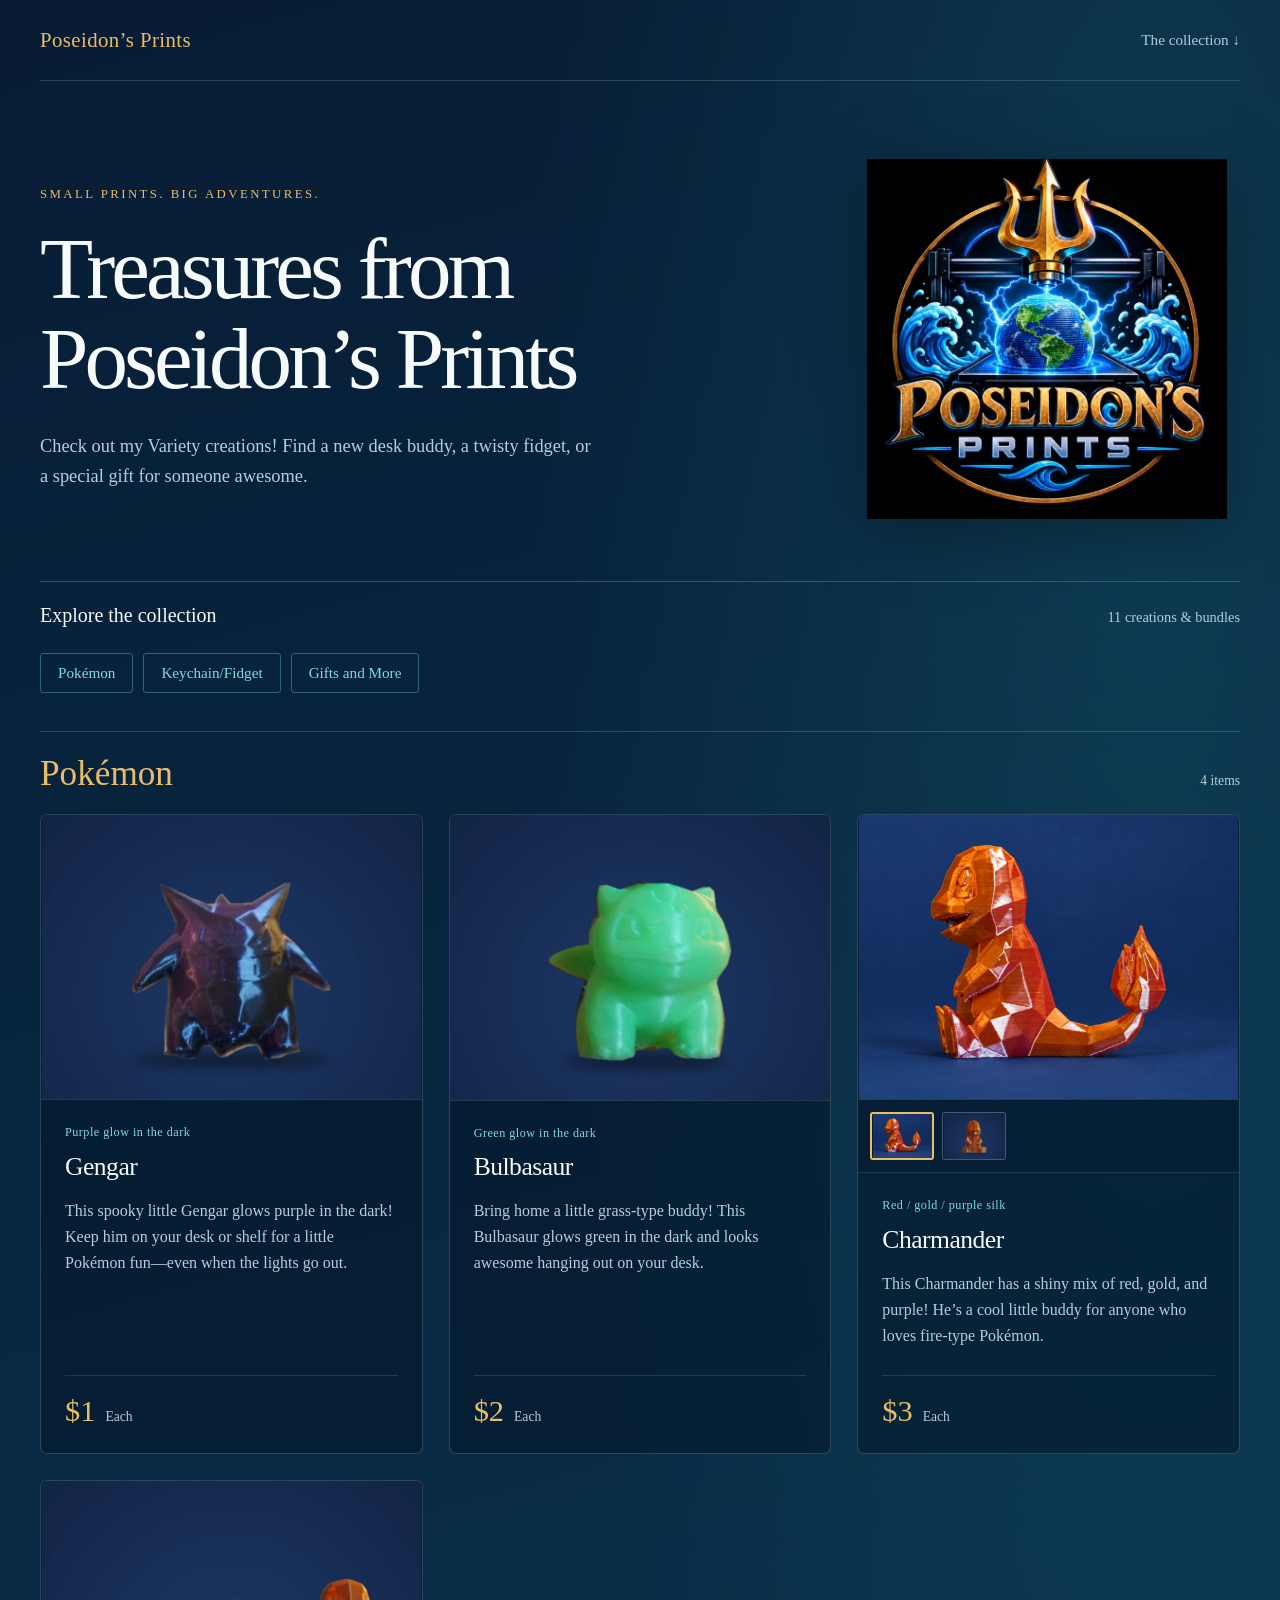
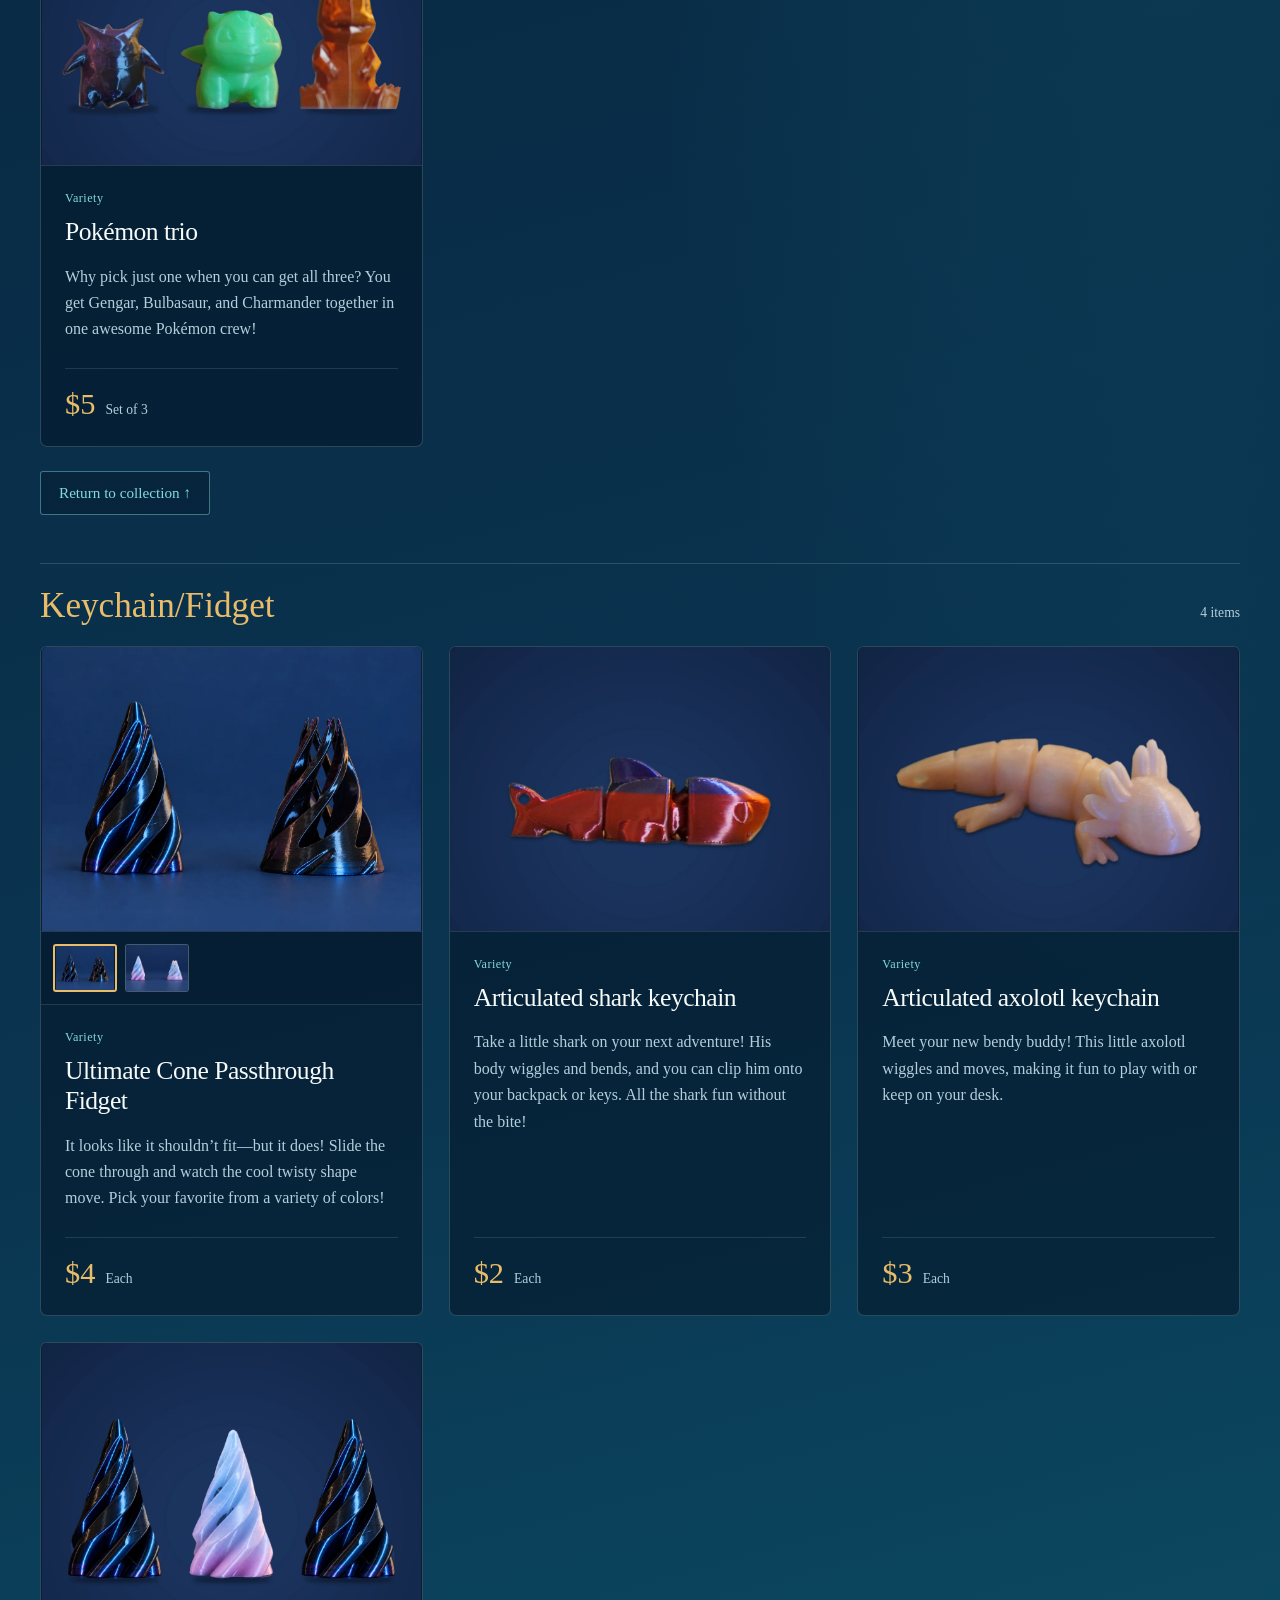
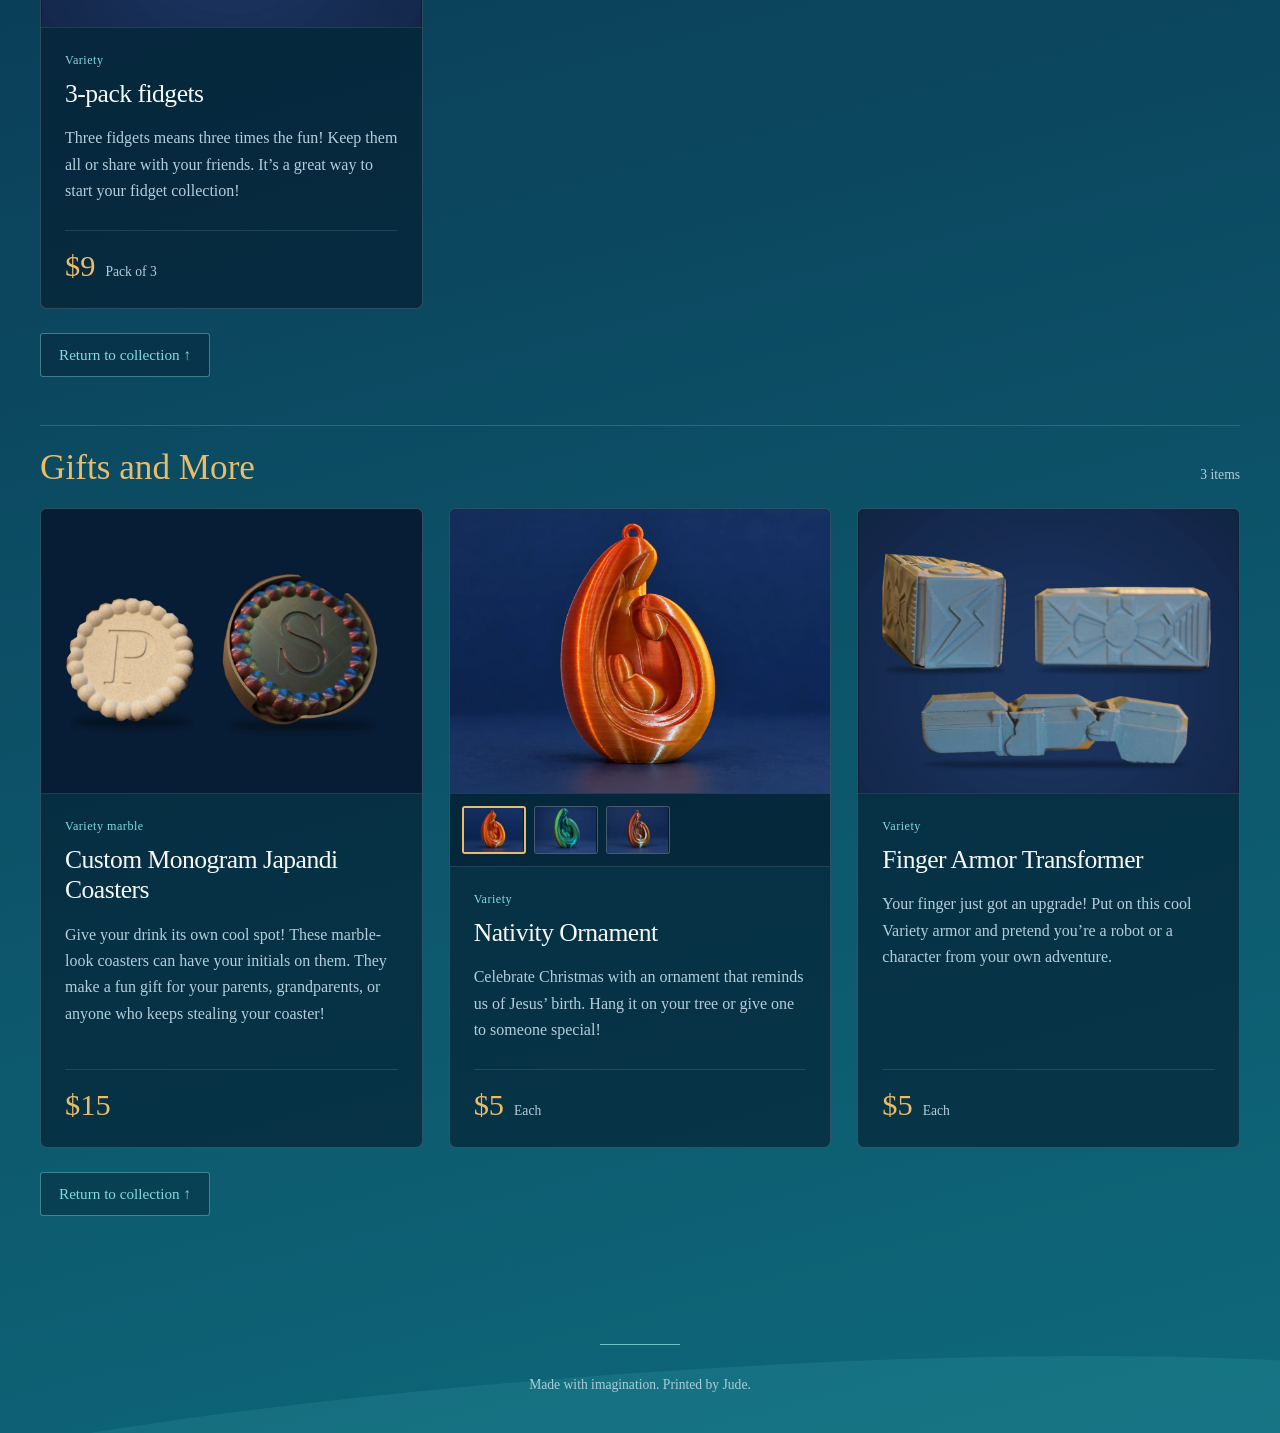
==== index.html @ d9f13d30 "Remove period from hero heading" ====
<!doctype html>
<html lang="en">
<head>
  <meta charset="utf-8">
  <meta name="viewport" content="width=device-width, initial-scale=1">
  <meta name="theme-color" content="#071c34">
  <meta name="description" content="Explore Poseidon’s Prints: Variety figures, fidgets, personalized coasters, ornaments, and keychains.">
  <title>Our Collection | Poseidon’s Prints</title>
  <style>
    :root { color-scheme: dark; --navy:#071c34; --cream:#f6faf9; --silver:#b4cedb; --aqua:#82dadd; --gold:#e9bc69; }
    *,*::before,*::after { box-sizing:border-box; }
    html { scroll-behavior:smooth; }
    body { margin:0; color:var(--cream); background:radial-gradient(ellipse at 90% 8%,rgba(32,144,161,.22),transparent 38%),linear-gradient(165deg,#071c34 0%,#0a3551 56%,#0e697a 100%); font-family:Georgia,'Times New Roman',serif; }
    a { color:inherit; }
    .wrap { width:min(1200px,calc(100% - 64px)); margin-inline:auto; }
    header { display:flex; align-items:center; justify-content:space-between; gap:24px; padding-block:28px; border-bottom:1px solid rgba(180,206,219,.2); }
    .brand { font-size:1.3rem; text-decoration:none; color:var(--gold); letter-spacing:.02em; }
    .nav { text-decoration:none; color:var(--silver); font-size:.95rem; }
    .nav:hover { color:var(--cream); }
    .hero { padding:78px 0 62px; display:grid; grid-template-columns:minmax(0,2fr) minmax(0,1fr); align-items:center; gap:42px; }
    .hero-copy { min-width:0; }
    .eyebrow { margin:0 0 22px; color:var(--gold); font-size:.8rem; letter-spacing:.19em; text-transform:uppercase; }
    h1 { margin:0; max-width:17ch; font-size:clamp(3.1rem,6.8vw,6rem); font-weight:400; line-height:1.04; letter-spacing:-.045em; text-wrap:balance; }
    .intro { margin:26px 0 0; max-width:560px; font-size:1.15rem; line-height:1.65; color:var(--silver); }
    .collection-top { display:flex; justify-content:space-between; align-items:baseline; gap:16px; padding:22px 0; border-top:1px solid rgba(180,206,219,.25); }
    .collection-top h2 { margin:0; font-size:1.25rem; font-weight:400; }
    .collection-top p { margin:0; color:var(--silver); font-size:.9rem; }
    .category-nav { display:flex; flex-wrap:wrap; gap:10px; margin:4px 0 38px; }
    .category-nav a { padding:10px 17px; border:1px solid rgba(130,218,221,.35); border-radius:3px; color:var(--aqua); text-decoration:none; font-size:.95rem; }
    .category-nav a:hover { color:var(--gold); border-color:var(--gold); }
    .return-collection { display:inline-flex; align-items:center; justify-content:center; min-height:44px; margin-top:24px; padding:11px 18px; border:1px solid rgba(130,218,221,.45); border-radius:3px; color:var(--aqua); background:rgba(4,24,43,.4); text-decoration:none; font-size:.95rem; }
    .return-collection:hover { color:var(--gold); border-color:var(--gold); }
    .return-collection:focus-visible { outline:2px solid var(--gold); outline-offset:4px; }
    .category-section { margin-bottom:48px; scroll-margin-top:24px; }
    .category-heading { display:flex; align-items:baseline; justify-content:space-between; gap:16px; margin-bottom:20px; padding-top:22px; border-top:1px solid rgba(180,206,219,.2); }
    .category-heading h2 { margin:0; color:var(--gold); font-size:clamp(1.7rem,3vw,2.2rem); font-weight:400; }
    .category-heading span { color:var(--silver); font-size:.85rem; }
    .grid { display:grid; grid-template-columns:repeat(3,minmax(0,1fr)); gap:26px; }
    .product { min-width:0; display:flex; flex-direction:column; border:1px solid rgba(180,206,219,.22); background:rgba(4,24,43,.6); border-radius:7px; overflow:hidden; }
    .product-photo { aspect-ratio:4/3; position:relative; display:grid; place-items:center; background:radial-gradient(ellipse at 50% 100%,rgba(33,124,149,.24),transparent 70%),#081f35; border-bottom:1px solid rgba(180,206,219,.16); }
    .product-photo>div { display:flex; flex-direction:column; align-items:center; gap:13px; color:var(--silver); opacity:.78; }
    .product-photo svg { width:44px; height:44px; color:var(--aqua); }
    .product-photo span { font-size:.9rem; }
    .badge { position:absolute; top:16px; left:16px; padding:6px 11px; border:1px solid rgba(233,188,105,.5); border-radius:2px; color:var(--gold); font-size:.72rem!important; letter-spacing:.08em; text-transform:uppercase; }
    .product-image { display:block; width:100%; height:100%; min-height:0; object-fit:contain; }
    .product-photo:has(.product-image) { overflow:hidden; }
    .photo-options { display:flex; gap:8px; padding:12px; background:rgba(4,24,43,.35); border-bottom:1px solid rgba(180,206,219,.16); }
    .photo-option { width:64px; height:48px; padding:0; overflow:hidden; border:1px solid rgba(180,206,219,.35); border-radius:3px; background:var(--navy); cursor:pointer; }
    .photo-option img { display:block; width:100%; height:100%; object-fit:contain; }
    .photo-option[aria-pressed="true"] { border:2px solid var(--gold); }
    .photo-option:focus-visible { outline:2px solid var(--aqua); outline-offset:3px; }
    .product-copy { display:flex; flex-direction:column; flex:1; padding:24px; }
    .finish { margin:0 0 10px; font-size:.76rem; line-height:1.4; color:var(--aqua); letter-spacing:.04em; }
    .product h3 { margin:0; font-weight:400; font-size:1.6rem; line-height:1.18; letter-spacing:-.02em; }
    .description { margin:16px 0 25px; color:var(--silver); font-size:1rem; line-height:1.65; }
    .price-line { margin-top:auto; display:flex; align-items:baseline; gap:10px; padding-top:18px; border-top:1px solid rgba(180,206,219,.15); }
    .price { color:var(--gold); font-size:1.9rem; }
    .unit { color:var(--silver); font-size:.85rem; }
    .pending { color:var(--gold); font-size:1rem; line-height:2.1; }
    footer { position:relative; text-align:center; padding:80px 24px 40px; overflow:hidden; }
    footer::before { content:''; position:absolute; width:140%; height:210px; left:-20%; bottom:-150px; background:rgba(87,202,204,.12); border-radius:50% 50% 0 0; transform:rotate(-4deg); pointer-events:none; }
    .rule { width:80px; height:1px; margin:0 auto 32px; background:var(--aqua); opacity:.8; }
    .logo { display:block; width:100%; max-width:360px; height:auto; margin:auto; filter:drop-shadow(0 16px 35px rgba(0,0,0,.32)); }
    footer p { margin:24px 0 0; color:var(--silver); font-size:.85rem; }
    a:focus-visible { outline:2px solid var(--gold); outline-offset:6px; }
    @media(max-width:900px) { .hero { grid-template-columns:1fr; gap:32px; } .logo { width:min(65vw,300px); } .grid { grid-template-columns:repeat(2,minmax(0,1fr)); } }
    @media(max-width:580px) { .wrap { width:calc(100% - 36px); } header { padding-block:22px; } .brand { font-size:1.1rem; } .hero { padding:54px 0 44px; } .intro { font-size:1.05rem; } .grid { grid-template-columns:1fr; gap:22px; } .product-copy { padding:23px; } .collection-top { align-items:center; } .collection-top h2 { font-size:1.1rem; } .collection-top p { font-size:.8rem; } footer { padding-top:60px; } }
    @media(prefers-reduced-motion:reduce) { html { scroll-behavior:auto; } }
  </style>
</head>
<body>
  <header class="wrap"><a class="brand" href="#top">Poseidon’s Prints</a><a class="nav" href="#collection">The collection ↓</a></header>
  <main id="top" class="wrap">
    <section class="hero" aria-labelledby="heading">
      <div class="hero-copy">
      <p class="eyebrow">Small prints. Big adventures.</p>
      <h1 id="heading">Treasures from<br>Poseidon’s Prints</h1>
      <p class="intro">Check out my Variety creations! Find a new desk buddy, a twisty fidget, or a special gift for someone awesome.</p>
      </div>
      <img class="logo" src="assets/poseidons-prints-logo.webp" alt="Poseidon’s Prints logo" width="760" height="760">
    </section>
    <section id="collection" aria-labelledby="collection-heading">
      <div class="collection-top"><h2 id="collection-heading">Explore the collection</h2><p>11 creations &amp; bundles</p></div>
      <nav class="category-nav" aria-label="Product categories"><a href="#pokemon">Pokémon</a><a href="#keychain-fidget">Keychain/Fidget</a><a href="#gifts">Gifts and More</a></nav>
      <section class="category-section" id="pokemon" aria-labelledby="pokemon-heading">
        <div class="category-heading"><h2 id="pokemon-heading">Pokémon</h2><span>4 items</span></div>
        <div class="grid">
<article class="product" id="item-1">
        <div class="product-gallery"><div class="product-photo"><img class="product-image" src="assets/products/gengar-website.webp" alt="Purple Gengar figurine" width="1200" height="900" loading="lazy" decoding="async"></div></div>
        <div class="product-copy">
          <p class="finish">Purple glow in the dark</p>
          <h3>Gengar</h3>
          <p class="description">This spooky little Gengar glows purple in the dark! Keep him on your desk or shelf for a little Pokémon fun—even when the lights go out.</p>
          <div class="price-line"><span class="price">$1</span><span class="unit">Each</span></div>
        </div>
      </article>
<article class="product" id="item-2">
        <div class="product-gallery"><div class="product-photo"><img class="product-image" src="assets/products/bulbasaur-website.webp" alt="Green Bulbasaur figurine on a navy background" width="1200" height="900" loading="lazy" decoding="async"></div></div>

        <div class="product-copy">
          <p class="finish">Green glow in the dark</p>
          <h3>Bulbasaur</h3>
          <p class="description">Bring home a little grass-type buddy! This Bulbasaur glows green in the dark and looks awesome hanging out on your desk.</p>
          <div class="price-line"><span class="price">$2</span><span class="unit">Each</span></div>
        </div>
      </article>
<article class="product" id="item-3">
        <div class="product-gallery"><div class="product-photo"><img class="product-image" src="assets/products/charmander-side.webp" alt="Charmander side view" width="1200" height="900" loading="lazy" decoding="async"></div><div class="photo-options" role="group" aria-label="Choose a product photo"><button type="button" class="photo-option" aria-label="Show Charmander side view" aria-pressed="true" data-photo="assets/products/charmander-side.webp" data-alt="Charmander side view" data-height="900"><img src="assets/products/charmander-side.webp" alt="" width="1200" height="900" loading="lazy"></button><button type="button" class="photo-option" aria-label="Show Charmander front view" aria-pressed="false" data-photo="assets/products/charmander-website.webp" data-alt="Charmander front view" data-height="900"><img src="assets/products/charmander-website.webp" alt="" width="1200" height="900" loading="lazy"></button></div></div>
        <div class="product-copy">
          <p class="finish">Red / gold / purple silk</p>
          <h3>Charmander</h3>
          <p class="description">This Charmander has a shiny mix of red, gold, and purple! He’s a cool little buddy for anyone who loves fire-type Pokémon.</p>
          <div class="price-line"><span class="price">$3</span><span class="unit">Each</span></div>
        </div>
      </article>
<article class="product" id="item-4">
        <div class="product-gallery"><div class="product-photo"><img class="product-image" src="assets/products/pokemon-trio.webp" alt="Gengar, Bulbasaur, and Charmander Pokémon trio on a navy background" width="1200" height="900" loading="lazy" decoding="async"></div></div>

        <div class="product-copy">
          <p class="finish">Variety</p>
          <h3>Pokémon trio</h3>
          <p class="description">Why pick just one when you can get all three? You get Gengar, Bulbasaur, and Charmander together in one awesome Pokémon crew!</p>
          <div class="price-line"><span class="price">$5</span><span class="unit">Set of 3</span></div>
        </div>
      </article>
        </div>
        <a class="return-collection" href="#collection">Return to collection ↑</a>
      </section>
      <section class="category-section" id="keychain-fidget" aria-labelledby="keychain-fidget-heading">
        <div class="category-heading"><h2 id="keychain-fidget-heading">Keychain/Fidget</h2><span>4 items</span></div>
        <div class="grid">
<article class="product" id="item-5">
        <div class="product-gallery"><div class="product-photo"><img class="product-image" src="assets/products/cone-fidget-dark.webp" alt="Dark silk cone passthrough fidget" width="1200" height="900" loading="lazy" decoding="async"></div><div class="photo-options" role="group" aria-label="Choose a product photo"><button type="button" class="photo-option" aria-label="Show Dark silk cone passthrough fidget" aria-pressed="true" data-photo="assets/products/cone-fidget-dark.webp" data-alt="Dark silk cone passthrough fidget" data-height="900"><img src="assets/products/cone-fidget-dark.webp" alt="" width="1200" height="900" loading="lazy"></button><button type="button" class="photo-option" aria-label="Show Pastel cone passthrough fidget" aria-pressed="false" data-photo="assets/products/cone-fidget-pastel.webp" data-alt="Pastel cone passthrough fidget" data-height="900"><img src="assets/products/cone-fidget-pastel.webp" alt="" width="1200" height="900" loading="lazy"></button></div></div>
        <div class="product-copy">
          <p class="finish">Variety</p>
          <h3>Ultimate Cone Passthrough Fidget</h3>
          <p class="description">It looks like it shouldn’t fit—but it does! Slide the cone through and watch the cool twisty shape move. Pick your favorite from a variety of colors!</p>
          <div class="price-line"><span class="price">$4</span><span class="unit">Each</span></div>
        </div>
      </article>
<article class="product" id="item-9">
        <div class="product-gallery"><div class="product-photo"><img class="product-image" src="assets/products/shark-keychain-website.webp" alt="Multicolor articulated shark keychain on a navy background" width="1200" height="900" loading="lazy" decoding="async"></div></div>

        <div class="product-copy">
          <p class="finish">Variety</p>
          <h3>Articulated shark keychain</h3>
          <p class="description">Take a little shark on your next adventure! His body wiggles and bends, and you can clip him onto your backpack or keys. All the shark fun without the bite!</p>
          <div class="price-line"><span class="price">$2</span><span class="unit">Each</span></div>
        </div>
      </article>



      <article class="product" id="item-12">
        <div class="product-gallery"><div class="product-photo"><img class="product-image" src="assets/products/axolotl-website.webp" alt="Pastel articulated axolotl keychain on a navy background" width="1200" height="900" loading="lazy" decoding="async"></div></div>
        <div class="product-copy">
          <p class="finish">Variety</p>
          <h3>Articulated axolotl keychain</h3>
          <p class="description">Meet your new bendy buddy! This little axolotl wiggles and moves, making it fun to play with or keep on your desk.</p>
          <div class="price-line"><span class="price">$3</span><span class="unit">Each</span></div>
        </div>
      </article>
<article class="product" id="item-6">
        <div class="product-gallery"><div class="product-photo"><img class="product-image" src="assets/products/3-pack-fidgets.webp" alt="Three cone fidgets: two dark and one pastel, on a navy background" width="1200" height="900" loading="lazy" decoding="async"></div></div>

        <div class="product-copy">
          <p class="finish">Variety</p>
          <h3>3-pack fidgets</h3>
          <p class="description">Three fidgets means three times the fun! Keep them all or share with your friends. It’s a great way to start your fidget collection!</p>
          <div class="price-line"><span class="price">$9</span><span class="unit">Pack of 3</span></div>
        </div>
      </article>
        </div>
        <a class="return-collection" href="#collection">Return to collection ↑</a>
      </section>

      <section class="category-section" id="gifts" aria-labelledby="gifts-heading">
        <div class="category-heading"><h2 id="gifts-heading">Gifts and More</h2><span>3 items</span></div>
        <div class="grid">
<article class="product" id="item-7">
        <div class="product-gallery"><div class="product-photo"><img class="product-image" src="assets/products/monogram-coasters-website.webp" alt="Cream P monogram coaster beside a colorful S monogram coaster in its holder on a navy background" width="1200" height="900" loading="lazy" decoding="async"></div></div>
        <div class="product-copy">
          <p class="finish">Variety marble</p>
          <h3>Custom Monogram Japandi Coasters</h3>
          <p class="description">Give your drink its own cool spot! These marble-look coasters can have your initials on them. They make a fun gift for your parents, grandparents, or anyone who keeps stealing your coaster!</p>
          <div class="price-line"><span class="price">$15</span></div>
        </div>
      </article>
<article class="product" id="item-8">
        <div class="product-gallery"><div class="product-photo"><img class="product-image" src="assets/products/nativity-ornament-orange-gold.webp" alt="Orange and gold nativity ornament" width="1200" height="900" loading="lazy" decoding="async"></div><div class="photo-options" role="group" aria-label="Choose a product photo"><button type="button" class="photo-option" aria-label="Show Orange and gold nativity ornament" aria-pressed="true" data-photo="assets/products/nativity-ornament-orange-gold.webp" data-alt="Orange and gold nativity ornament" data-height="900"><img src="assets/products/nativity-ornament-orange-gold.webp" alt="" width="1200" height="900" loading="lazy"></button><button type="button" class="photo-option" aria-label="Show Teal and green nativity ornament" aria-pressed="false" data-photo="assets/products/nativity-ornament-teal-green.webp" data-alt="Teal and green nativity ornament" data-height="900"><img src="assets/products/nativity-ornament-teal-green.webp" alt="" width="1200" height="900" loading="lazy"></button><button type="button" class="photo-option" aria-label="Show Red and gold nativity ornament" aria-pressed="false" data-photo="assets/products/nativity-ornament-red-gold.webp" data-alt="Red and gold nativity ornament" data-height="900"><img src="assets/products/nativity-ornament-red-gold.webp" alt="" width="1200" height="900" loading="lazy"></button></div></div>
        <div class="product-copy">
          <p class="finish">Variety</p>
          <h3>Nativity Ornament</h3>
          <p class="description">Celebrate Christmas with an ornament that reminds us of Jesus’ birth. Hang it on your tree or give one to someone special!</p>
          <div class="price-line"><span class="price">$5</span><span class="unit">Each</span></div>
        </div>
      </article>
<article class="product" id="item-11">
        <div class="product-gallery"><div class="product-photo"><img class="product-image" src="assets/products/finger-transformer-three-views.webp" alt="Finger Armor Transformer shown in three configurations on a navy background" width="1200" height="900" loading="lazy" decoding="async"></div></div>

        <div class="product-copy">
          <p class="finish">Variety</p>
          <h3>Finger Armor Transformer</h3>
          <p class="description">Your finger just got an upgrade! Put on this cool Variety armor and pretend you’re a robot or a character from your own adventure.</p>
          <div class="price-line"><span class="price">$5</span><span class="unit">Each</span></div>
        </div>
      </article>
        </div>
        <a class="return-collection" href="#collection">Return to collection ↑</a>
      </section>
    </section>
  </main>
  <footer><div class="rule" aria-hidden="true"></div><p>Made with imagination. Printed by Jude.</p></footer>
  <script>
    document.querySelectorAll('.photo-option').forEach(button => {
      button.addEventListener('click', () => {
        const gallery = button.closest('.product-gallery');
        const image = gallery.querySelector('.product-image');
        image.src = button.dataset.photo;
        image.alt = button.dataset.alt;
        image.height = Number(button.dataset.height);
        gallery.querySelectorAll('.photo-option').forEach(option => option.setAttribute('aria-pressed', String(option === button)));
      });
    });
  </script>
</body>
</html>
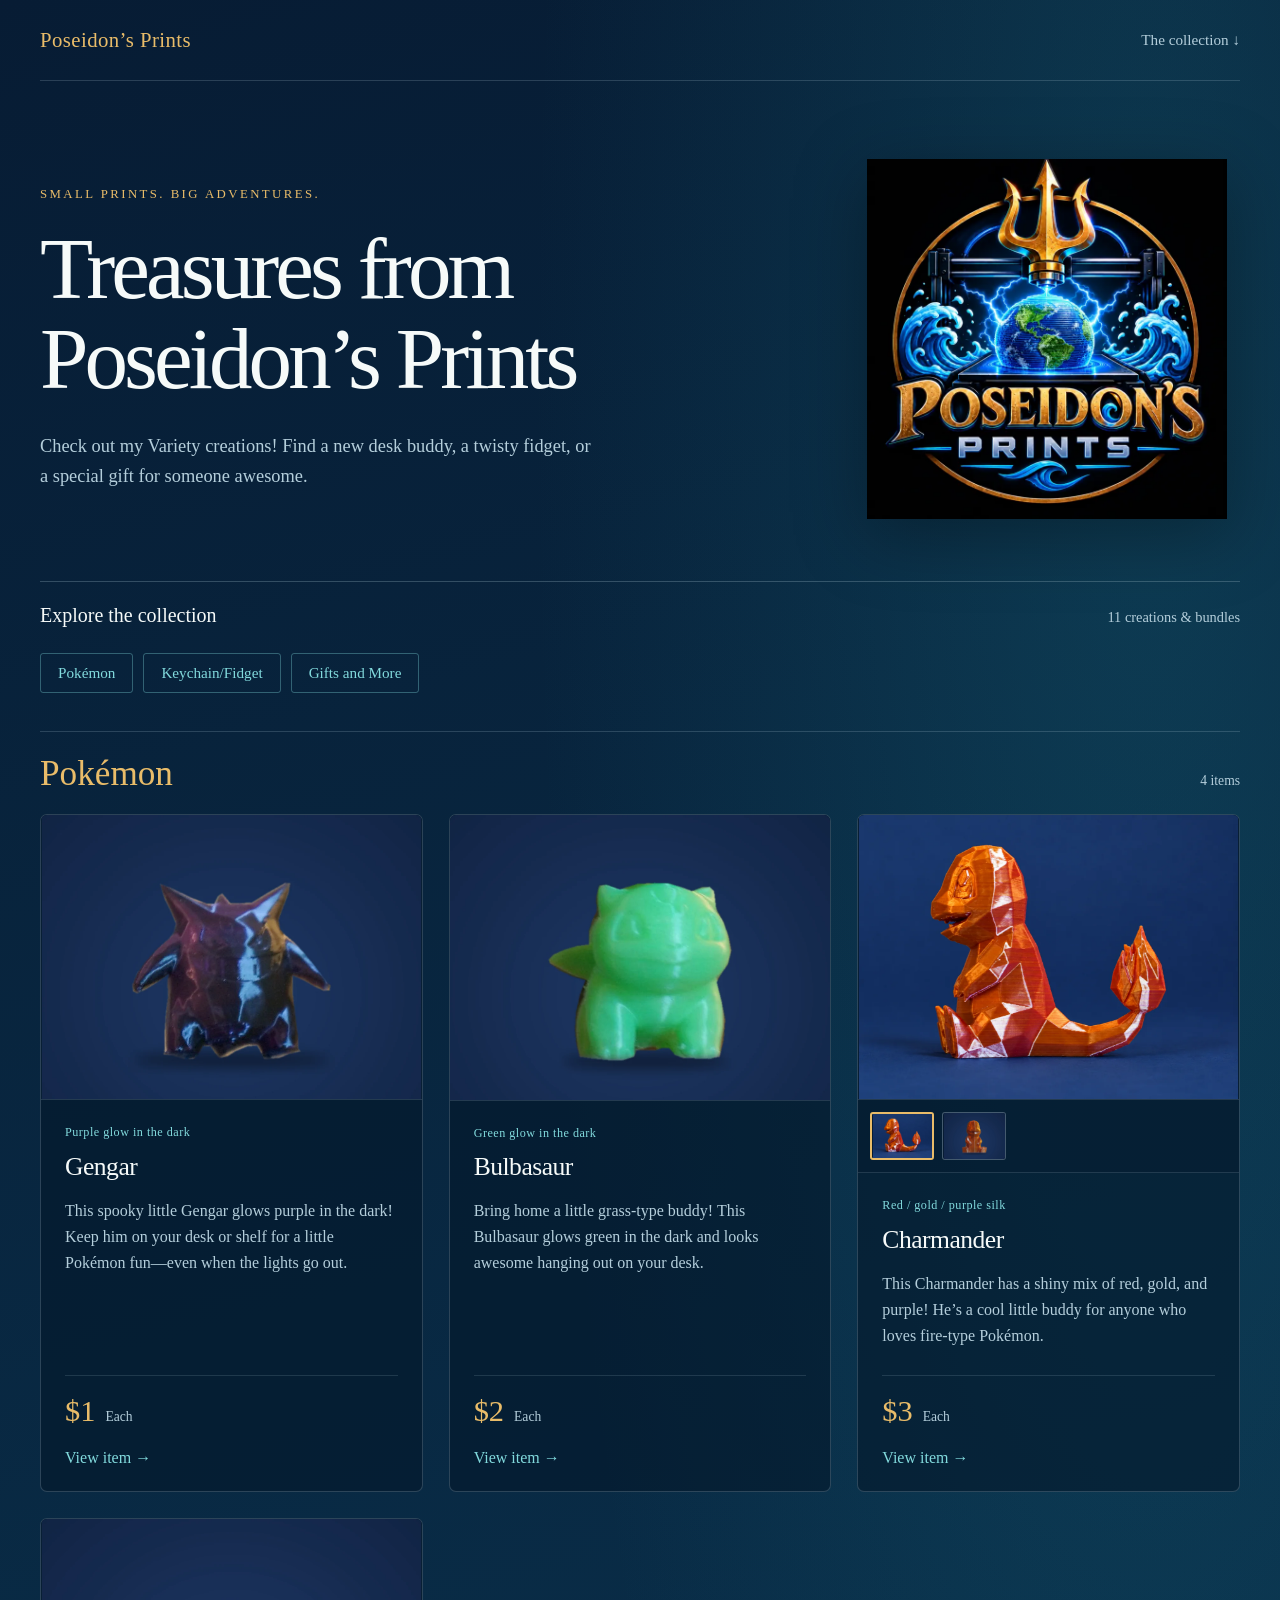
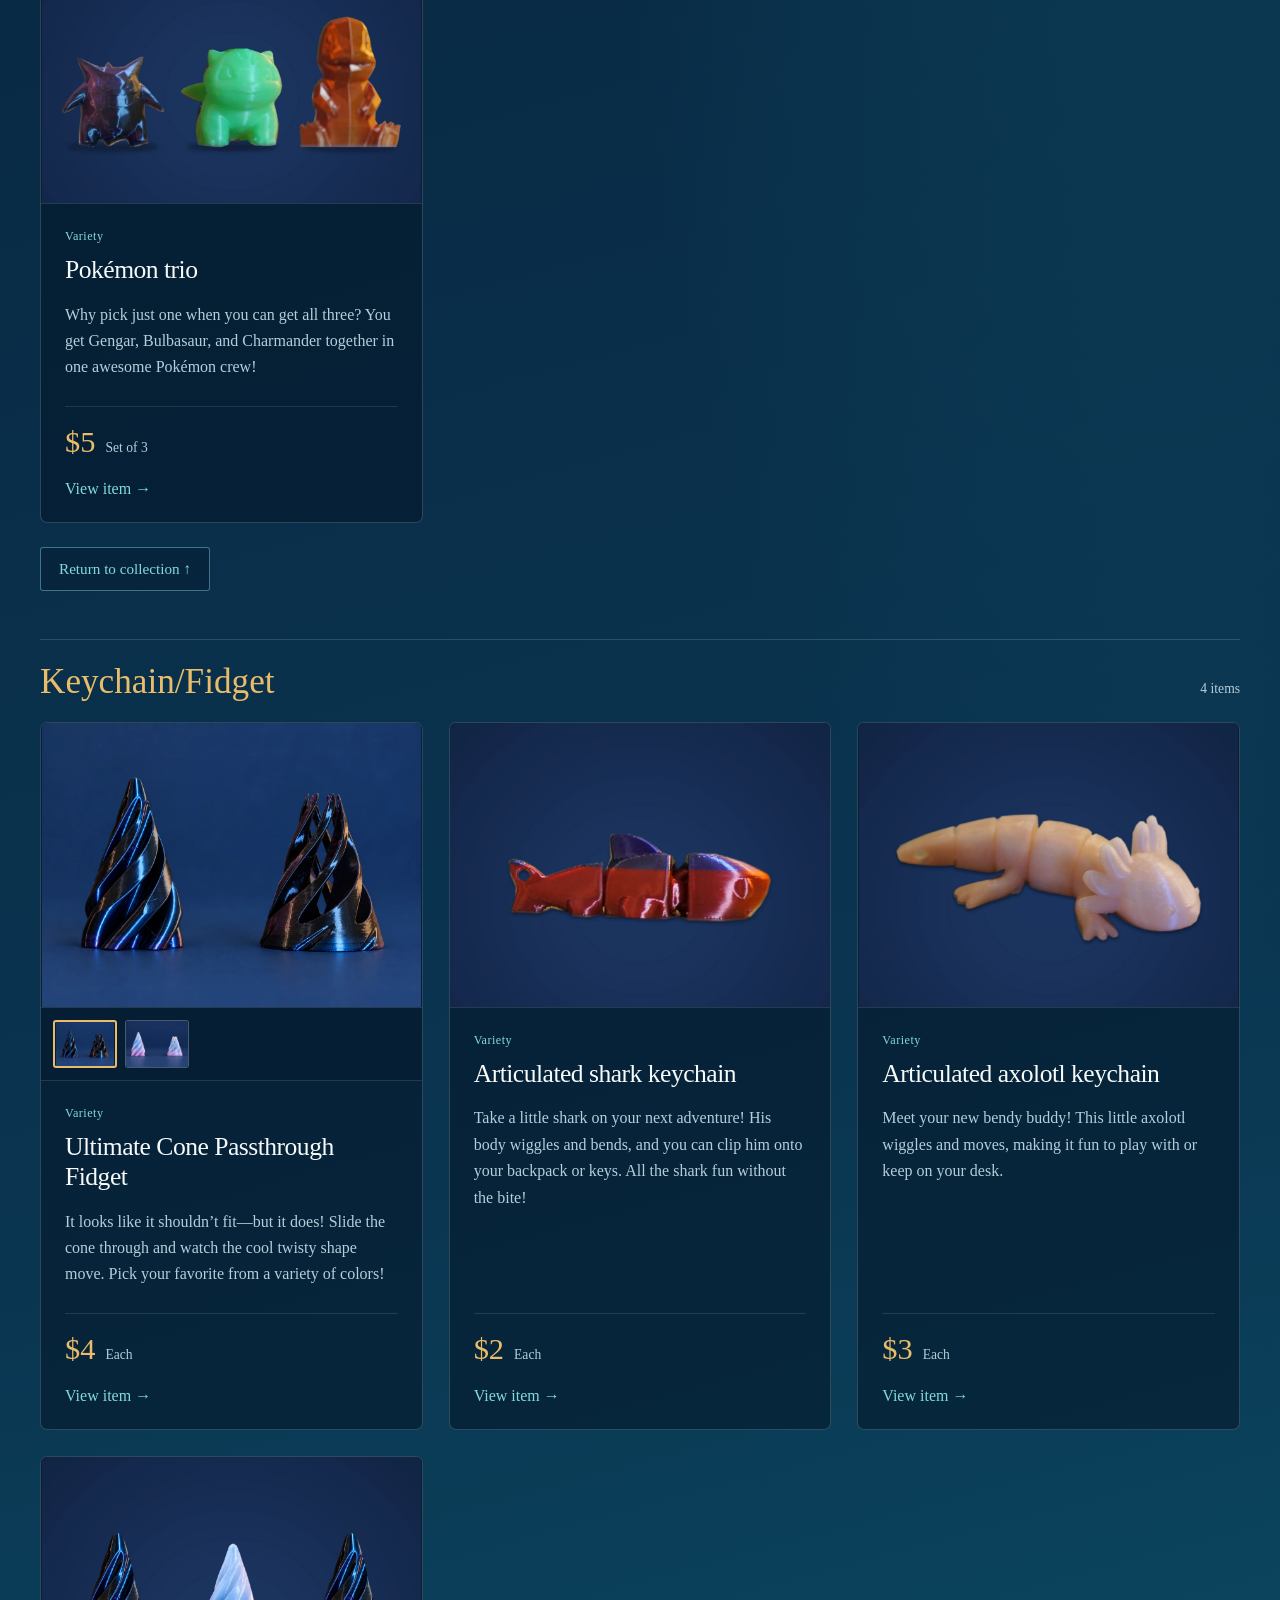
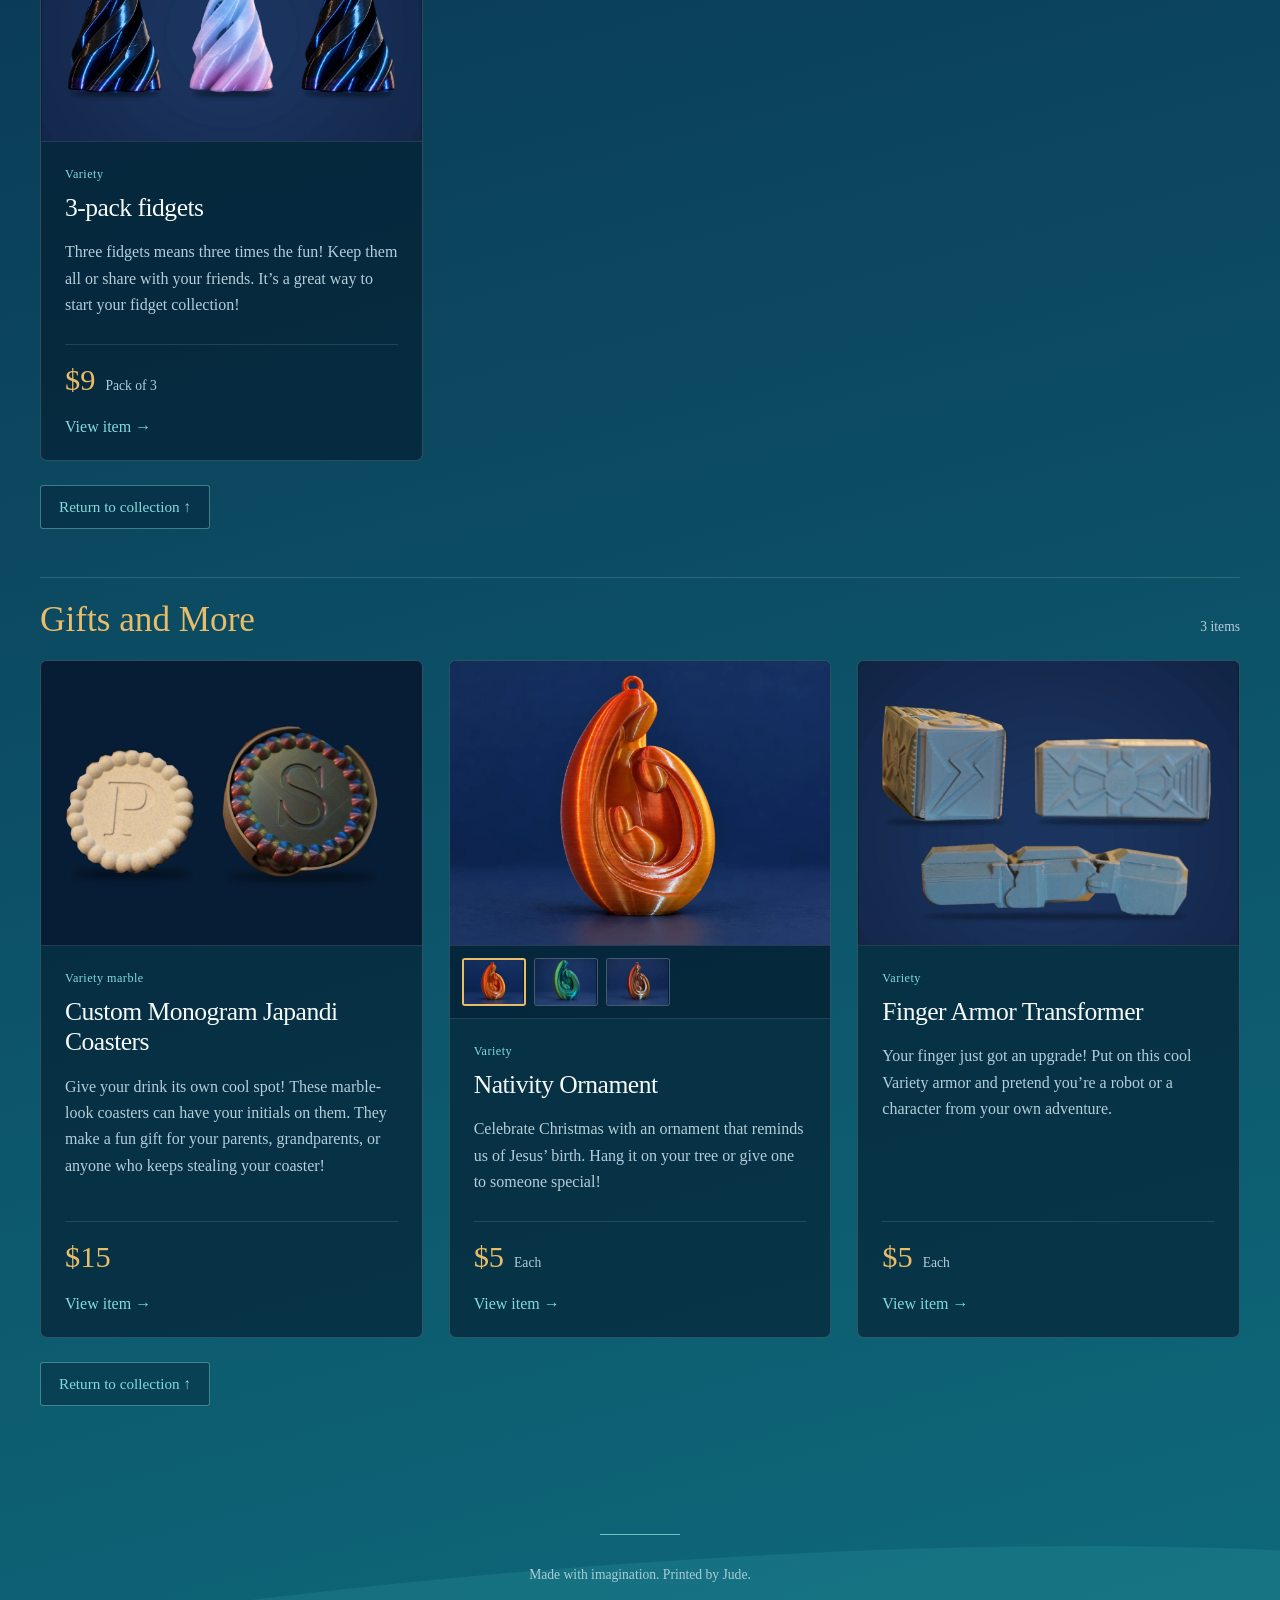
==== commit f165ef10: "Add individual product pages and collection links for all 11 items" ====
--- a/index.html
+++ b/index.html
@@ -66,7 +66,16 @@
     @media(max-width:900px) { .hero { grid-template-columns:1fr; gap:32px; } .logo { width:min(65vw,300px); } .grid { grid-template-columns:repeat(2,minmax(0,1fr)); } }
     @media(max-width:580px) { .wrap { width:calc(100% - 36px); } header { padding-block:22px; } .brand { font-size:1.1rem; } .hero { padding:54px 0 44px; } .intro { font-size:1.05rem; } .grid { grid-template-columns:1fr; gap:22px; } .product-copy { padding:23px; } .collection-top { align-items:center; } .collection-top h2 { font-size:1.1rem; } .collection-top p { font-size:.8rem; } footer { padding-top:60px; } }
     @media(prefers-reduced-motion:reduce) { html { scroll-behavior:auto; } }
-  </style>
+  .product { position:relative; }
+.product-link { text-decoration:none; }
+.product-link::after { content:""; position:absolute; inset:0; z-index:1; }
+.product:has(.product-link:hover), .product:focus-within { border-color:var(--gold); }
+.product-link:focus-visible { outline:none; }
+.product:has(.product-link:focus-visible) { outline:2px solid var(--gold); outline-offset:4px; }
+.photo-option { position:relative; z-index:2; }
+.view-item { position:relative; z-index:2; display:inline-block; align-self:flex-start; color:var(--aqua); margin-top:20px; text-decoration:none; }
+.view-item:hover { color:var(--gold); }
+</style>
 </head>
 <body>
   <header class="wrap"><a class="brand" href="#top">Poseidon’s Prints</a><a class="nav" href="#collection">The collection ↓</a></header>
@@ -89,39 +98,39 @@
         <div class="product-gallery"><div class="product-photo"><img class="product-image" src="assets/products/gengar-website.webp" alt="Purple Gengar figurine" width="1200" height="900" loading="lazy" decoding="async"></div></div>
         <div class="product-copy">
           <p class="finish">Purple glow in the dark</p>
-          <h3>Gengar</h3>
+          <h3><a class="product-link" href="gengar.html">Gengar</a></h3>
           <p class="description">This spooky little Gengar glows purple in the dark! Keep him on your desk or shelf for a little Pokémon fun—even when the lights go out.</p>
           <div class="price-line"><span class="price">$1</span><span class="unit">Each</span></div>
-        </div>
+        <a class="view-item" href="gengar.html" aria-label="View Gengar">View item →</a></div>
       </article>
 <article class="product" id="item-2">
         <div class="product-gallery"><div class="product-photo"><img class="product-image" src="assets/products/bulbasaur-website.webp" alt="Green Bulbasaur figurine on a navy background" width="1200" height="900" loading="lazy" decoding="async"></div></div>
 
         <div class="product-copy">
           <p class="finish">Green glow in the dark</p>
-          <h3>Bulbasaur</h3>
+          <h3><a class="product-link" href="bulbasaur.html">Bulbasaur</a></h3>
           <p class="description">Bring home a little grass-type buddy! This Bulbasaur glows green in the dark and looks awesome hanging out on your desk.</p>
           <div class="price-line"><span class="price">$2</span><span class="unit">Each</span></div>
-        </div>
+        <a class="view-item" href="bulbasaur.html" aria-label="View Bulbasaur">View item →</a></div>
       </article>
 <article class="product" id="item-3">
         <div class="product-gallery"><div class="product-photo"><img class="product-image" src="assets/products/charmander-side.webp" alt="Charmander side view" width="1200" height="900" loading="lazy" decoding="async"></div><div class="photo-options" role="group" aria-label="Choose a product photo"><button type="button" class="photo-option" aria-label="Show Charmander side view" aria-pressed="true" data-photo="assets/products/charmander-side.webp" data-alt="Charmander side view" data-height="900"><img src="assets/products/charmander-side.webp" alt="" width="1200" height="900" loading="lazy"></button><button type="button" class="photo-option" aria-label="Show Charmander front view" aria-pressed="false" data-photo="assets/products/charmander-website.webp" data-alt="Charmander front view" data-height="900"><img src="assets/products/charmander-website.webp" alt="" width="1200" height="900" loading="lazy"></button></div></div>
         <div class="product-copy">
           <p class="finish">Red / gold / purple silk</p>
-          <h3>Charmander</h3>
+          <h3><a class="product-link" href="charmander.html">Charmander</a></h3>
           <p class="description">This Charmander has a shiny mix of red, gold, and purple! He’s a cool little buddy for anyone who loves fire-type Pokémon.</p>
           <div class="price-line"><span class="price">$3</span><span class="unit">Each</span></div>
-        </div>
+        <a class="view-item" href="charmander.html" aria-label="View Charmander">View item →</a></div>
       </article>
 <article class="product" id="item-4">
         <div class="product-gallery"><div class="product-photo"><img class="product-image" src="assets/products/pokemon-trio.webp" alt="Gengar, Bulbasaur, and Charmander Pokémon trio on a navy background" width="1200" height="900" loading="lazy" decoding="async"></div></div>
 
         <div class="product-copy">
           <p class="finish">Variety</p>
-          <h3>Pokémon trio</h3>
+          <h3><a class="product-link" href="pokemon-trio.html">Pokémon trio</a></h3>
           <p class="description">Why pick just one when you can get all three? You get Gengar, Bulbasaur, and Charmander together in one awesome Pokémon crew!</p>
           <div class="price-line"><span class="price">$5</span><span class="unit">Set of 3</span></div>
-        </div>
+        <a class="view-item" href="pokemon-trio.html" aria-label="View Pokémon trio">View item →</a></div>
       </article>
         </div>
         <a class="return-collection" href="#collection">Return to collection ↑</a>
@@ -133,20 +142,20 @@
         <div class="product-gallery"><div class="product-photo"><img class="product-image" src="assets/products/cone-fidget-dark.webp" alt="Dark silk cone passthrough fidget" width="1200" height="900" loading="lazy" decoding="async"></div><div class="photo-options" role="group" aria-label="Choose a product photo"><button type="button" class="photo-option" aria-label="Show Dark silk cone passthrough fidget" aria-pressed="true" data-photo="assets/products/cone-fidget-dark.webp" data-alt="Dark silk cone passthrough fidget" data-height="900"><img src="assets/products/cone-fidget-dark.webp" alt="" width="1200" height="900" loading="lazy"></button><button type="button" class="photo-option" aria-label="Show Pastel cone passthrough fidget" aria-pressed="false" data-photo="assets/products/cone-fidget-pastel.webp" data-alt="Pastel cone passthrough fidget" data-height="900"><img src="assets/products/cone-fidget-pastel.webp" alt="" width="1200" height="900" loading="lazy"></button></div></div>
         <div class="product-copy">
           <p class="finish">Variety</p>
-          <h3>Ultimate Cone Passthrough Fidget</h3>
+          <h3><a class="product-link" href="cone-passthrough-fidget.html">Ultimate Cone Passthrough Fidget</a></h3>
           <p class="description">It looks like it shouldn’t fit—but it does! Slide the cone through and watch the cool twisty shape move. Pick your favorite from a variety of colors!</p>
           <div class="price-line"><span class="price">$4</span><span class="unit">Each</span></div>
-        </div>
+        <a class="view-item" href="cone-passthrough-fidget.html" aria-label="View Ultimate Cone Passthrough Fidget">View item →</a></div>
       </article>
 <article class="product" id="item-9">
         <div class="product-gallery"><div class="product-photo"><img class="product-image" src="assets/products/shark-keychain-website.webp" alt="Multicolor articulated shark keychain on a navy background" width="1200" height="900" loading="lazy" decoding="async"></div></div>
 
         <div class="product-copy">
           <p class="finish">Variety</p>
-          <h3>Articulated shark keychain</h3>
+          <h3><a class="product-link" href="shark-keychain.html">Articulated shark keychain</a></h3>
           <p class="description">Take a little shark on your next adventure! His body wiggles and bends, and you can clip him onto your backpack or keys. All the shark fun without the bite!</p>
           <div class="price-line"><span class="price">$2</span><span class="unit">Each</span></div>
-        </div>
+        <a class="view-item" href="shark-keychain.html" aria-label="View Articulated shark keychain">View item →</a></div>
       </article>
 
 
@@ -155,20 +164,20 @@
         <div class="product-gallery"><div class="product-photo"><img class="product-image" src="assets/products/axolotl-website.webp" alt="Pastel articulated axolotl keychain on a navy background" width="1200" height="900" loading="lazy" decoding="async"></div></div>
         <div class="product-copy">
           <p class="finish">Variety</p>
-          <h3>Articulated axolotl keychain</h3>
+          <h3><a class="product-link" href="axolotl-keychain.html">Articulated axolotl keychain</a></h3>
           <p class="description">Meet your new bendy buddy! This little axolotl wiggles and moves, making it fun to play with or keep on your desk.</p>
           <div class="price-line"><span class="price">$3</span><span class="unit">Each</span></div>
-        </div>
+        <a class="view-item" href="axolotl-keychain.html" aria-label="View Articulated axolotl keychain">View item →</a></div>
       </article>
 <article class="product" id="item-6">
         <div class="product-gallery"><div class="product-photo"><img class="product-image" src="assets/products/3-pack-fidgets.webp" alt="Three cone fidgets: two dark and one pastel, on a navy background" width="1200" height="900" loading="lazy" decoding="async"></div></div>
 
         <div class="product-copy">
           <p class="finish">Variety</p>
-          <h3>3-pack fidgets</h3>
+          <h3><a class="product-link" href="3-pack-fidgets.html">3-pack fidgets</a></h3>
           <p class="description">Three fidgets means three times the fun! Keep them all or share with your friends. It’s a great way to start your fidget collection!</p>
           <div class="price-line"><span class="price">$9</span><span class="unit">Pack of 3</span></div>
-        </div>
+        <a class="view-item" href="3-pack-fidgets.html" aria-label="View 3-pack fidgets">View item →</a></div>
       </article>
         </div>
         <a class="return-collection" href="#collection">Return to collection ↑</a>
@@ -181,29 +190,29 @@
         <div class="product-gallery"><div class="product-photo"><img class="product-image" src="assets/products/monogram-coasters-website.webp" alt="Cream P monogram coaster beside a colorful S monogram coaster in its holder on a navy background" width="1200" height="900" loading="lazy" decoding="async"></div></div>
         <div class="product-copy">
           <p class="finish">Variety marble</p>
-          <h3>Custom Monogram Japandi Coasters</h3>
+          <h3><a class="product-link" href="monogram-japandi-coasters.html">Custom Monogram Japandi Coasters</a></h3>
           <p class="description">Give your drink its own cool spot! These marble-look coasters can have your initials on them. They make a fun gift for your parents, grandparents, or anyone who keeps stealing your coaster!</p>
           <div class="price-line"><span class="price">$15</span></div>
-        </div>
+        <a class="view-item" href="monogram-japandi-coasters.html" aria-label="View Custom Monogram Japandi Coasters">View item →</a></div>
       </article>
 <article class="product" id="item-8">
         <div class="product-gallery"><div class="product-photo"><img class="product-image" src="assets/products/nativity-ornament-orange-gold.webp" alt="Orange and gold nativity ornament" width="1200" height="900" loading="lazy" decoding="async"></div><div class="photo-options" role="group" aria-label="Choose a product photo"><button type="button" class="photo-option" aria-label="Show Orange and gold nativity ornament" aria-pressed="true" data-photo="assets/products/nativity-ornament-orange-gold.webp" data-alt="Orange and gold nativity ornament" data-height="900"><img src="assets/products/nativity-ornament-orange-gold.webp" alt="" width="1200" height="900" loading="lazy"></button><button type="button" class="photo-option" aria-label="Show Teal and green nativity ornament" aria-pressed="false" data-photo="assets/products/nativity-ornament-teal-green.webp" data-alt="Teal and green nativity ornament" data-height="900"><img src="assets/products/nativity-ornament-teal-green.webp" alt="" width="1200" height="900" loading="lazy"></button><button type="button" class="photo-option" aria-label="Show Red and gold nativity ornament" aria-pressed="false" data-photo="assets/products/nativity-ornament-red-gold.webp" data-alt="Red and gold nativity ornament" data-height="900"><img src="assets/products/nativity-ornament-red-gold.webp" alt="" width="1200" height="900" loading="lazy"></button></div></div>
         <div class="product-copy">
           <p class="finish">Variety</p>
-          <h3>Nativity Ornament</h3>
+          <h3><a class="product-link" href="nativity-ornament.html">Nativity Ornament</a></h3>
           <p class="description">Celebrate Christmas with an ornament that reminds us of Jesus’ birth. Hang it on your tree or give one to someone special!</p>
           <div class="price-line"><span class="price">$5</span><span class="unit">Each</span></div>
-        </div>
+        <a class="view-item" href="nativity-ornament.html" aria-label="View Nativity Ornament">View item →</a></div>
       </article>
 <article class="product" id="item-11">
         <div class="product-gallery"><div class="product-photo"><img class="product-image" src="assets/products/finger-transformer-three-views.webp" alt="Finger Armor Transformer shown in three configurations on a navy background" width="1200" height="900" loading="lazy" decoding="async"></div></div>
 
         <div class="product-copy">
           <p class="finish">Variety</p>
-          <h3>Finger Armor Transformer</h3>
+          <h3><a class="product-link" href="finger-armor-transformer.html">Finger Armor Transformer</a></h3>
           <p class="description">Your finger just got an upgrade! Put on this cool Variety armor and pretend you’re a robot or a character from your own adventure.</p>
           <div class="price-line"><span class="price">$5</span><span class="unit">Each</span></div>
-        </div>
+        <a class="view-item" href="finger-armor-transformer.html" aria-label="View Finger Armor Transformer">View item →</a></div>
       </article>
         </div>
         <a class="return-collection" href="#collection">Return to collection ↑</a>
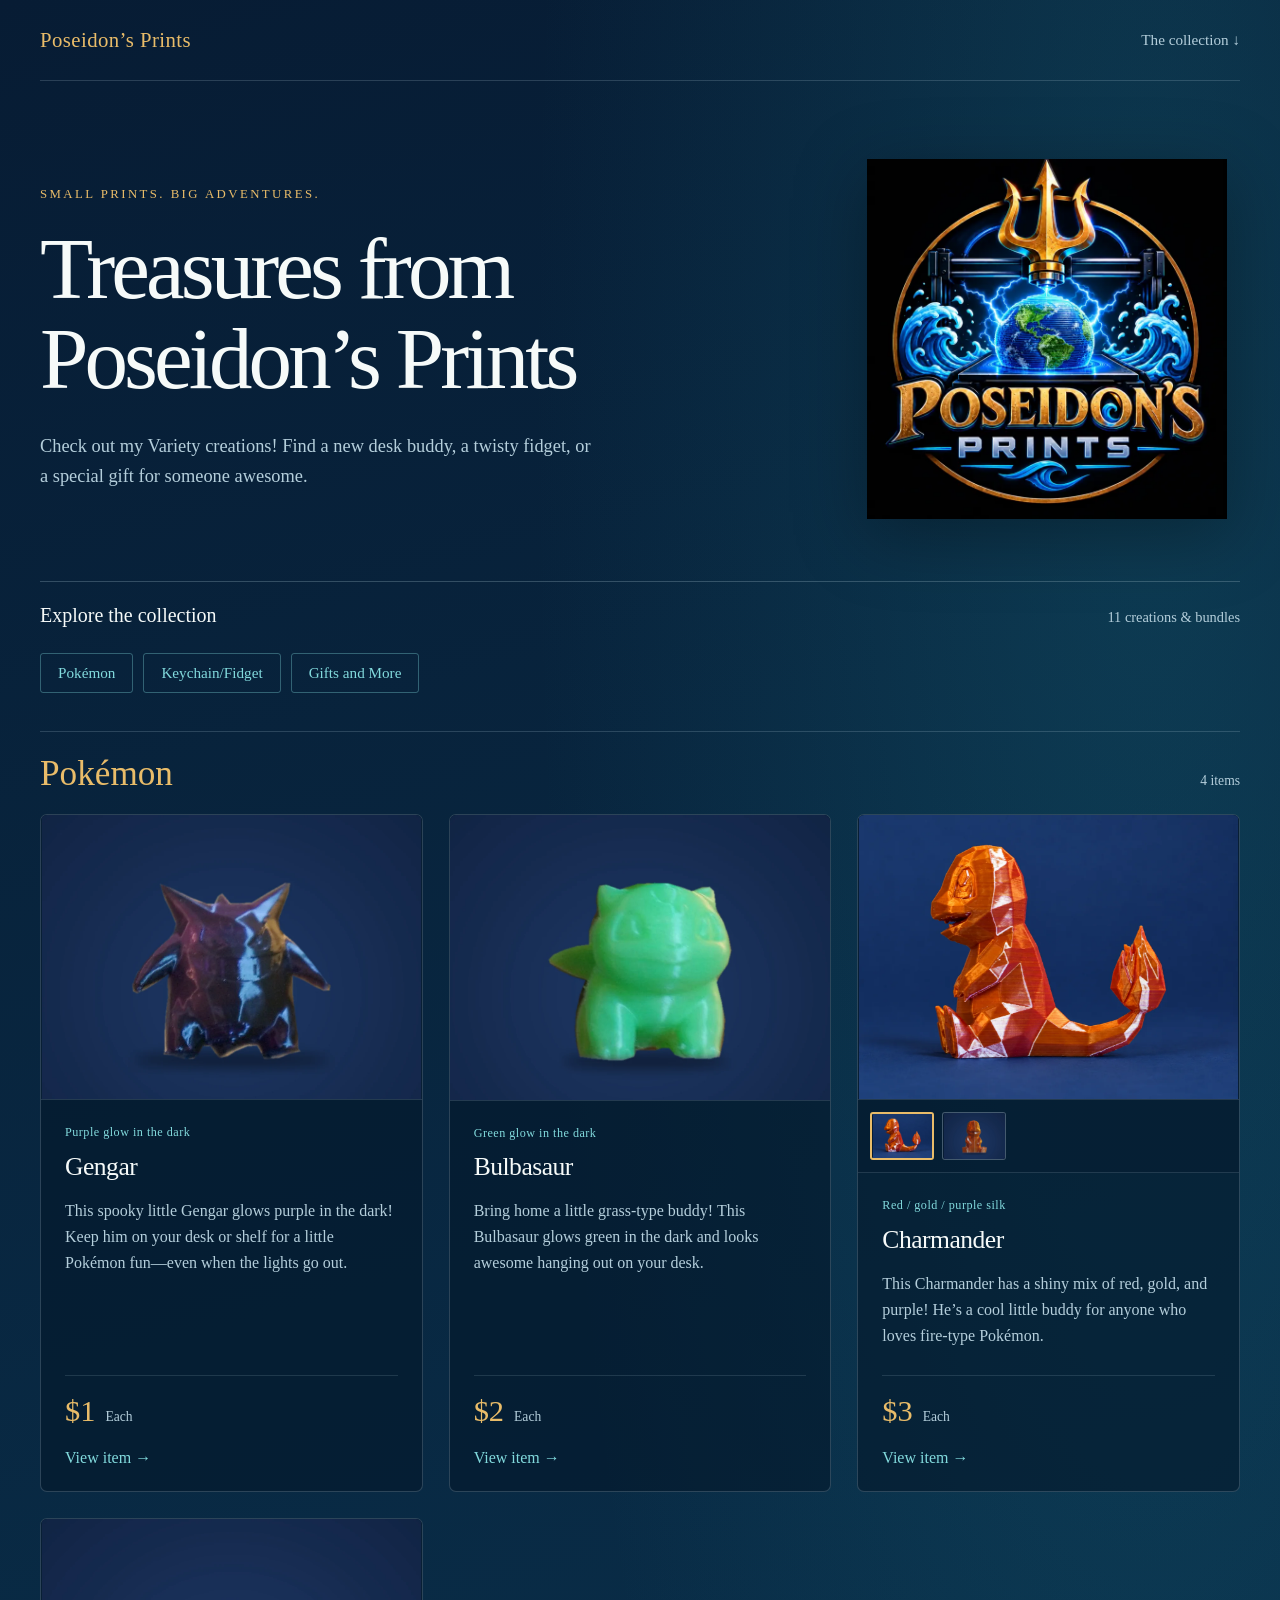
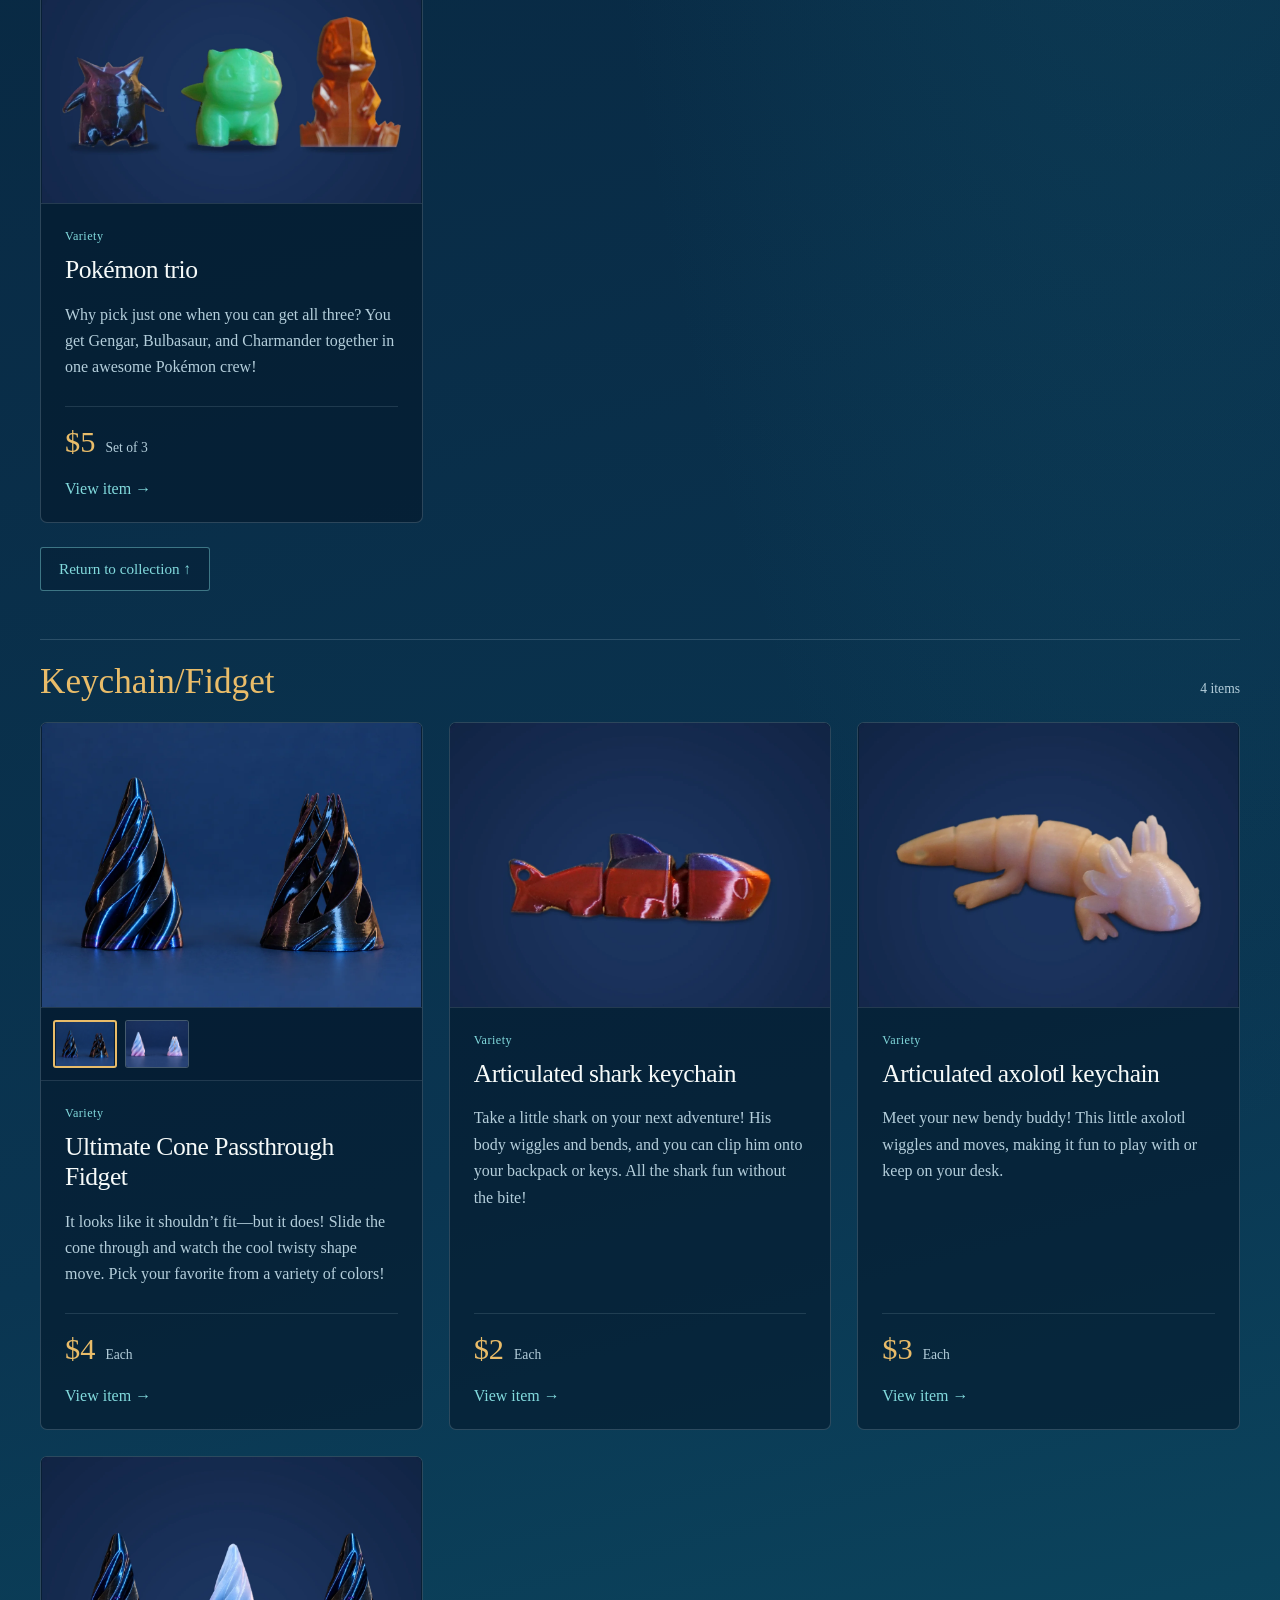
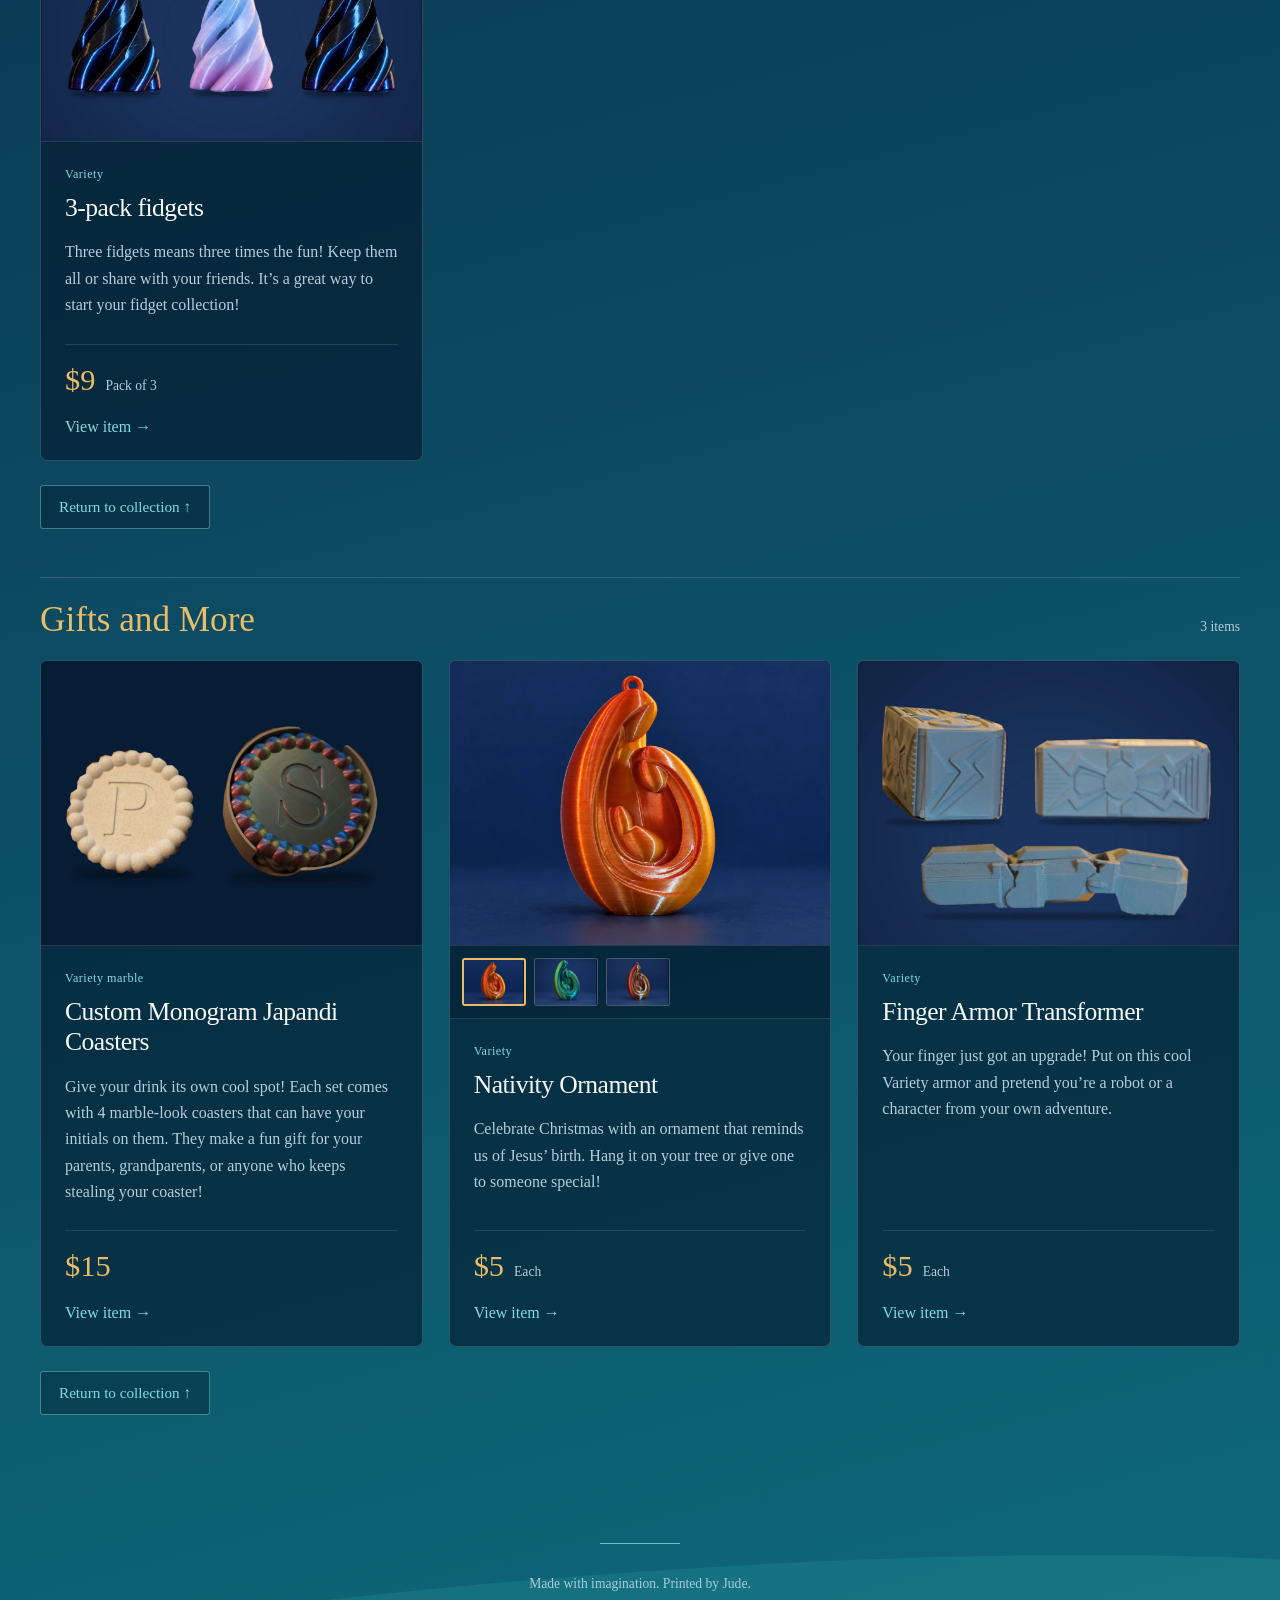
==== commit 86fa5feb: "Clarify monogram coaster set includes four coasters" ====
--- a/index.html
+++ b/index.html
@@ -191,7 +191,7 @@
         <div class="product-copy">
           <p class="finish">Variety marble</p>
           <h3><a class="product-link" href="monogram-japandi-coasters.html">Custom Monogram Japandi Coasters</a></h3>
-          <p class="description">Give your drink its own cool spot! These marble-look coasters can have your initials on them. They make a fun gift for your parents, grandparents, or anyone who keeps stealing your coaster!</p>
+          <p class="description">Give your drink its own cool spot! Each set comes with 4 marble-look coasters that can have your initials on them. They make a fun gift for your parents, grandparents, or anyone who keeps stealing your coaster!</p>
           <div class="price-line"><span class="price">$15</span></div>
         <a class="view-item" href="monogram-japandi-coasters.html" aria-label="View Custom Monogram Japandi Coasters">View item →</a></div>
       </article>
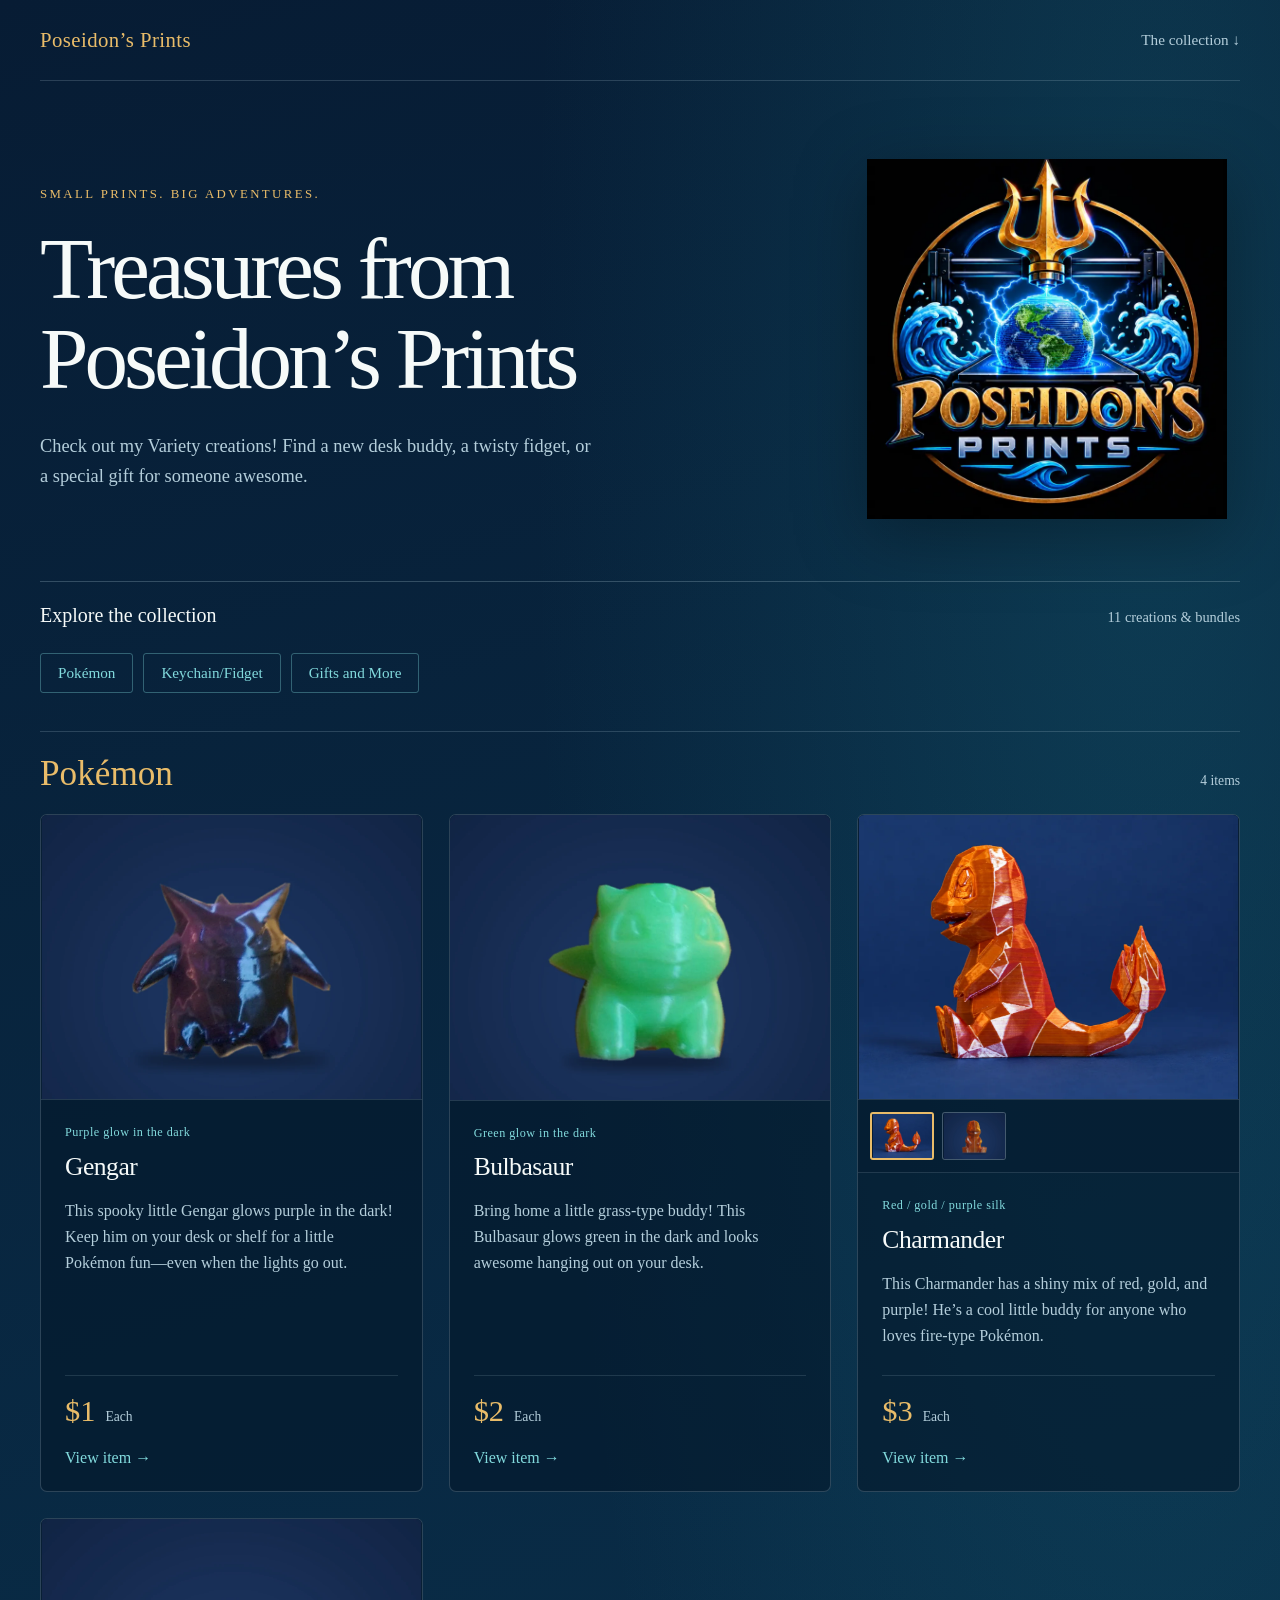
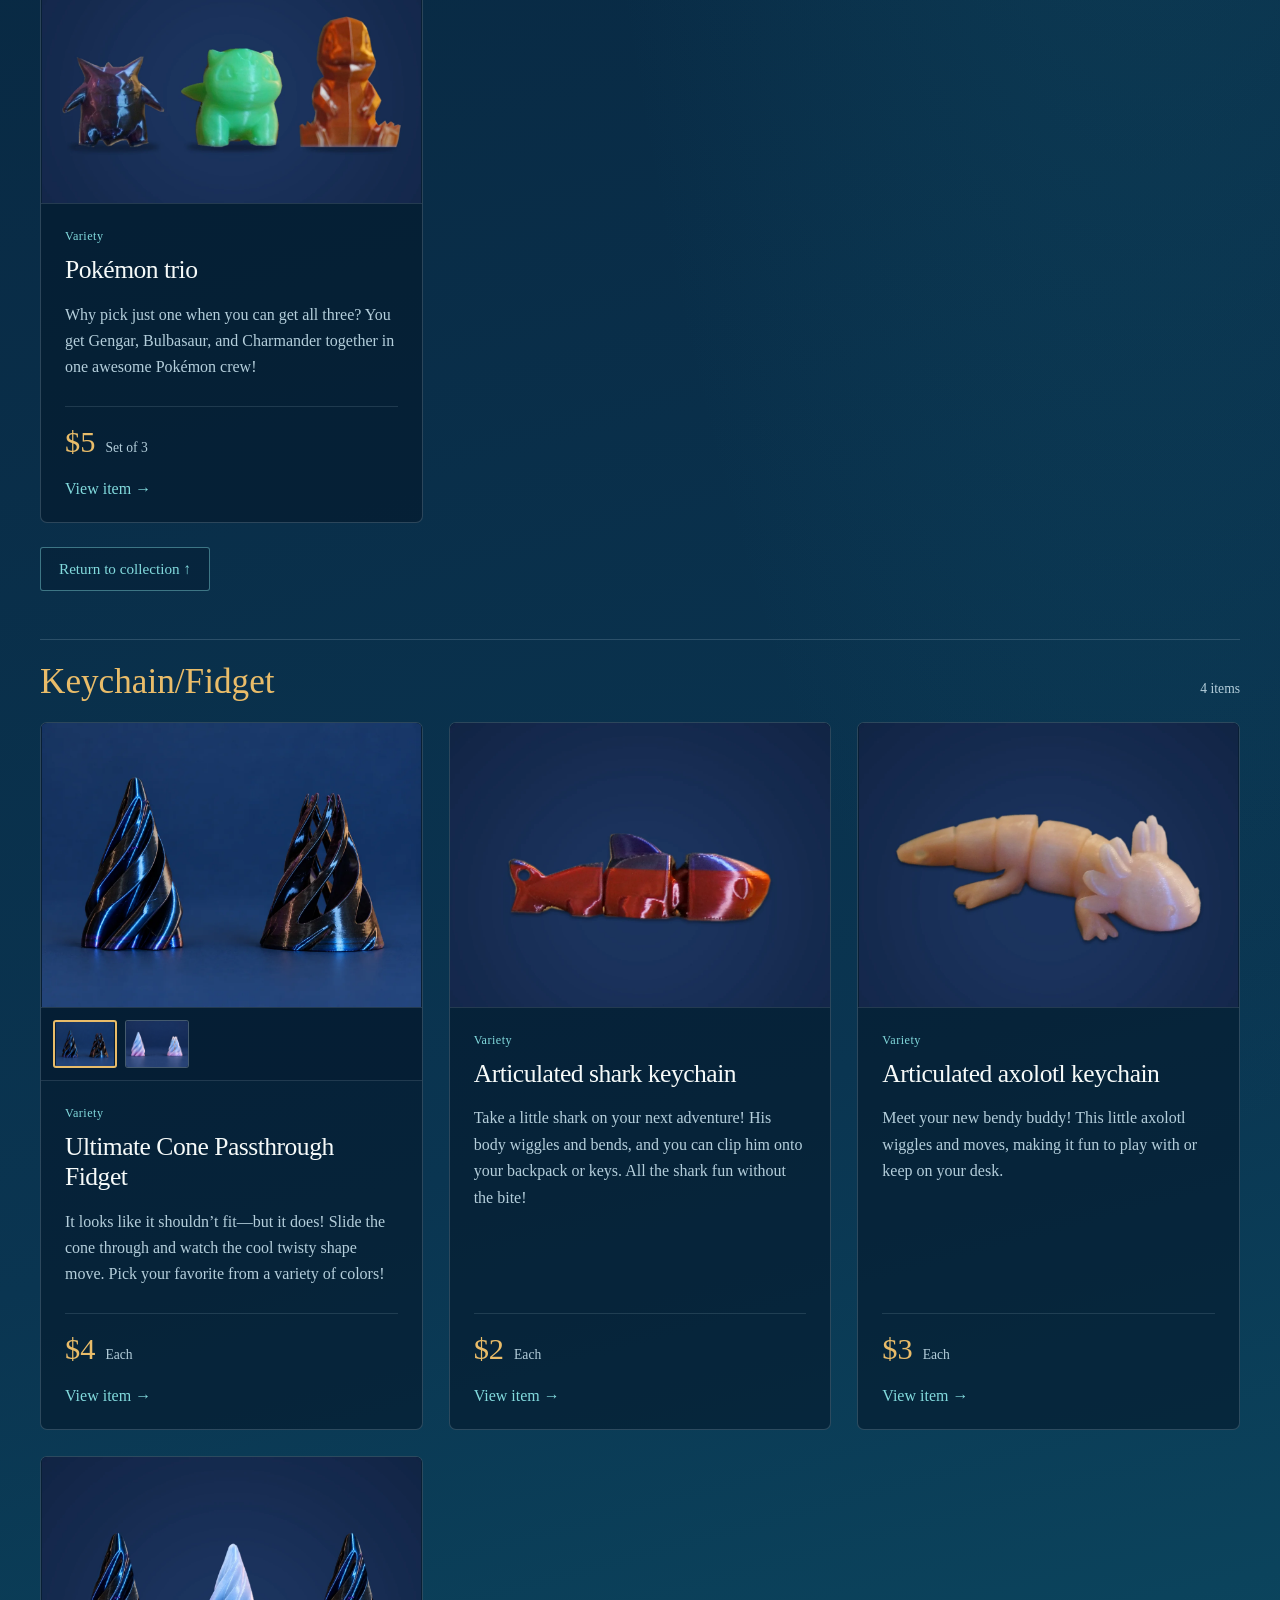
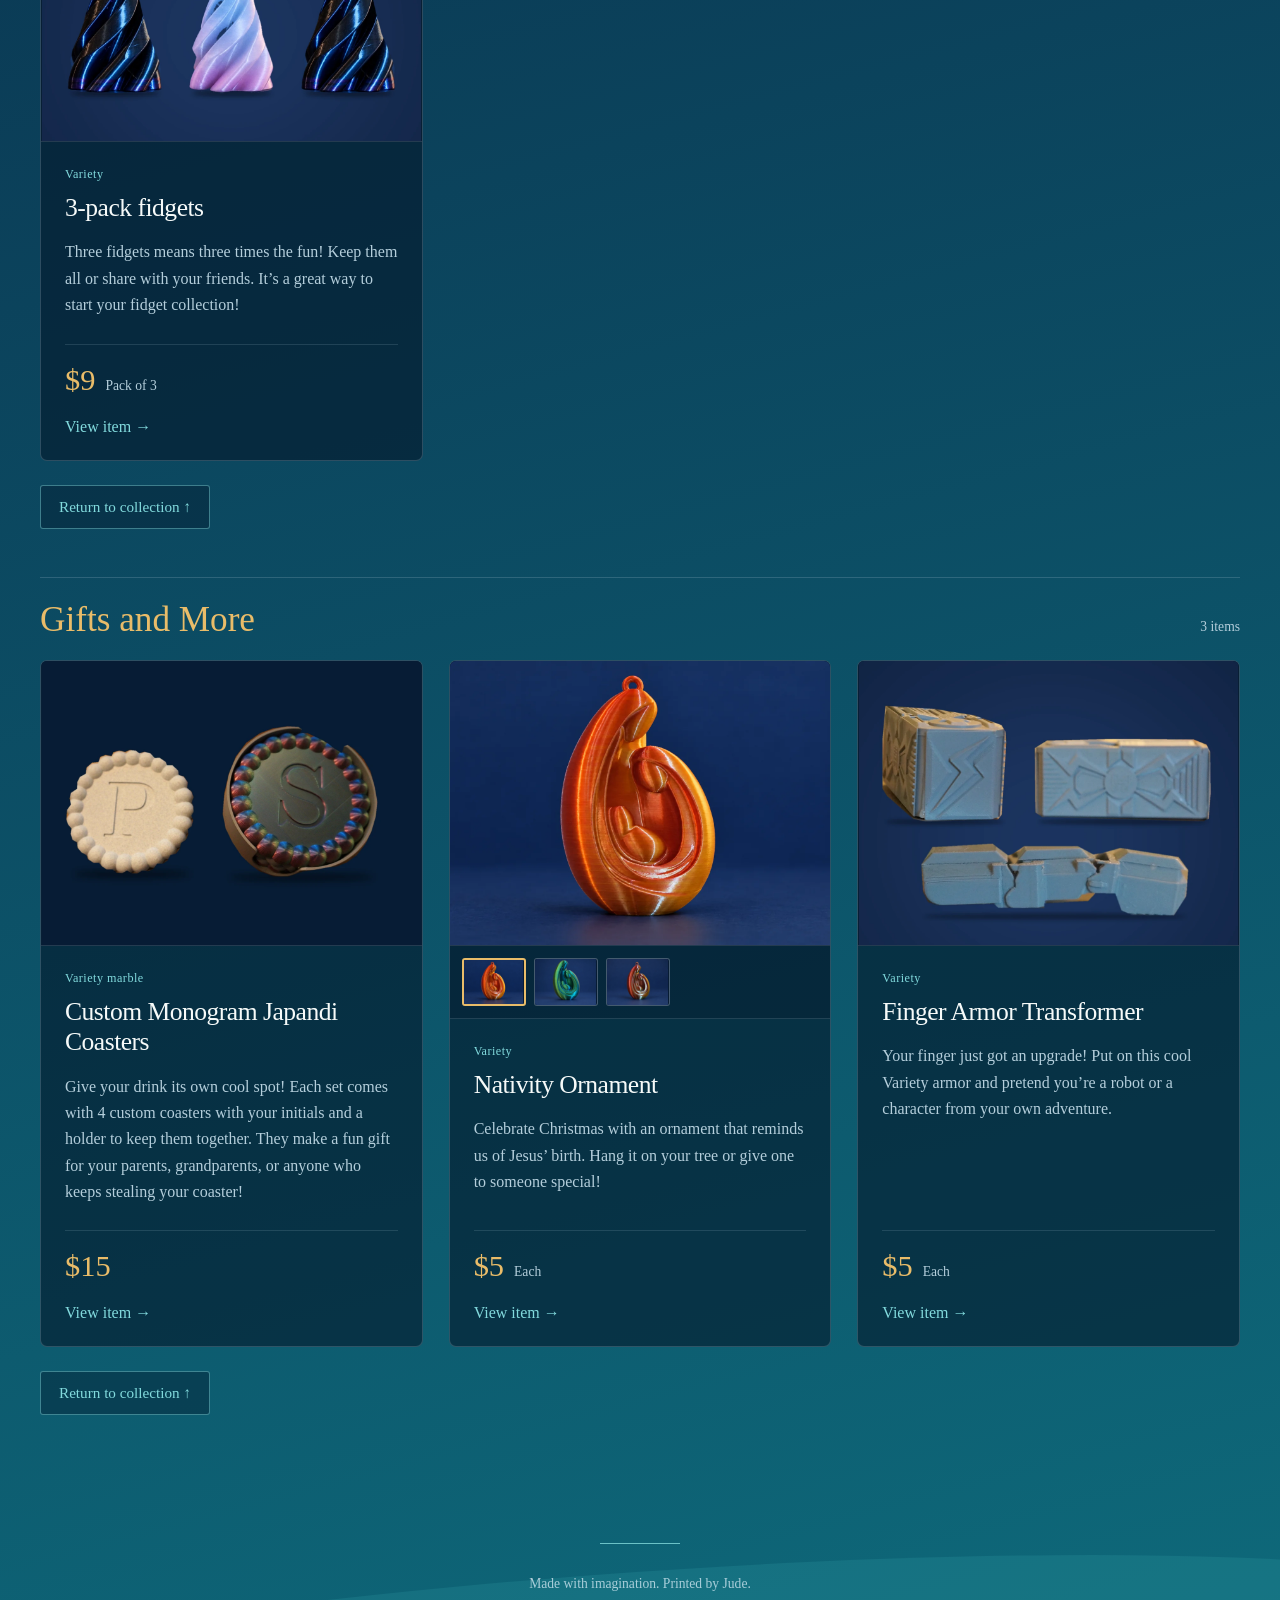
==== commit 6530613e: "Describe custom coaster set with holder" ====
--- a/index.html
+++ b/index.html
@@ -191,7 +191,7 @@
         <div class="product-copy">
           <p class="finish">Variety marble</p>
           <h3><a class="product-link" href="monogram-japandi-coasters.html">Custom Monogram Japandi Coasters</a></h3>
-          <p class="description">Give your drink its own cool spot! Each set comes with 4 marble-look coasters that can have your initials on them. They make a fun gift for your parents, grandparents, or anyone who keeps stealing your coaster!</p>
+          <p class="description">Give your drink its own cool spot! Each set comes with 4 custom coasters with your initials and a holder to keep them together. They make a fun gift for your parents, grandparents, or anyone who keeps stealing your coaster!</p>
           <div class="price-line"><span class="price">$15</span></div>
         <a class="view-item" href="monogram-japandi-coasters.html" aria-label="View Custom Monogram Japandi Coasters">View item →</a></div>
       </article>
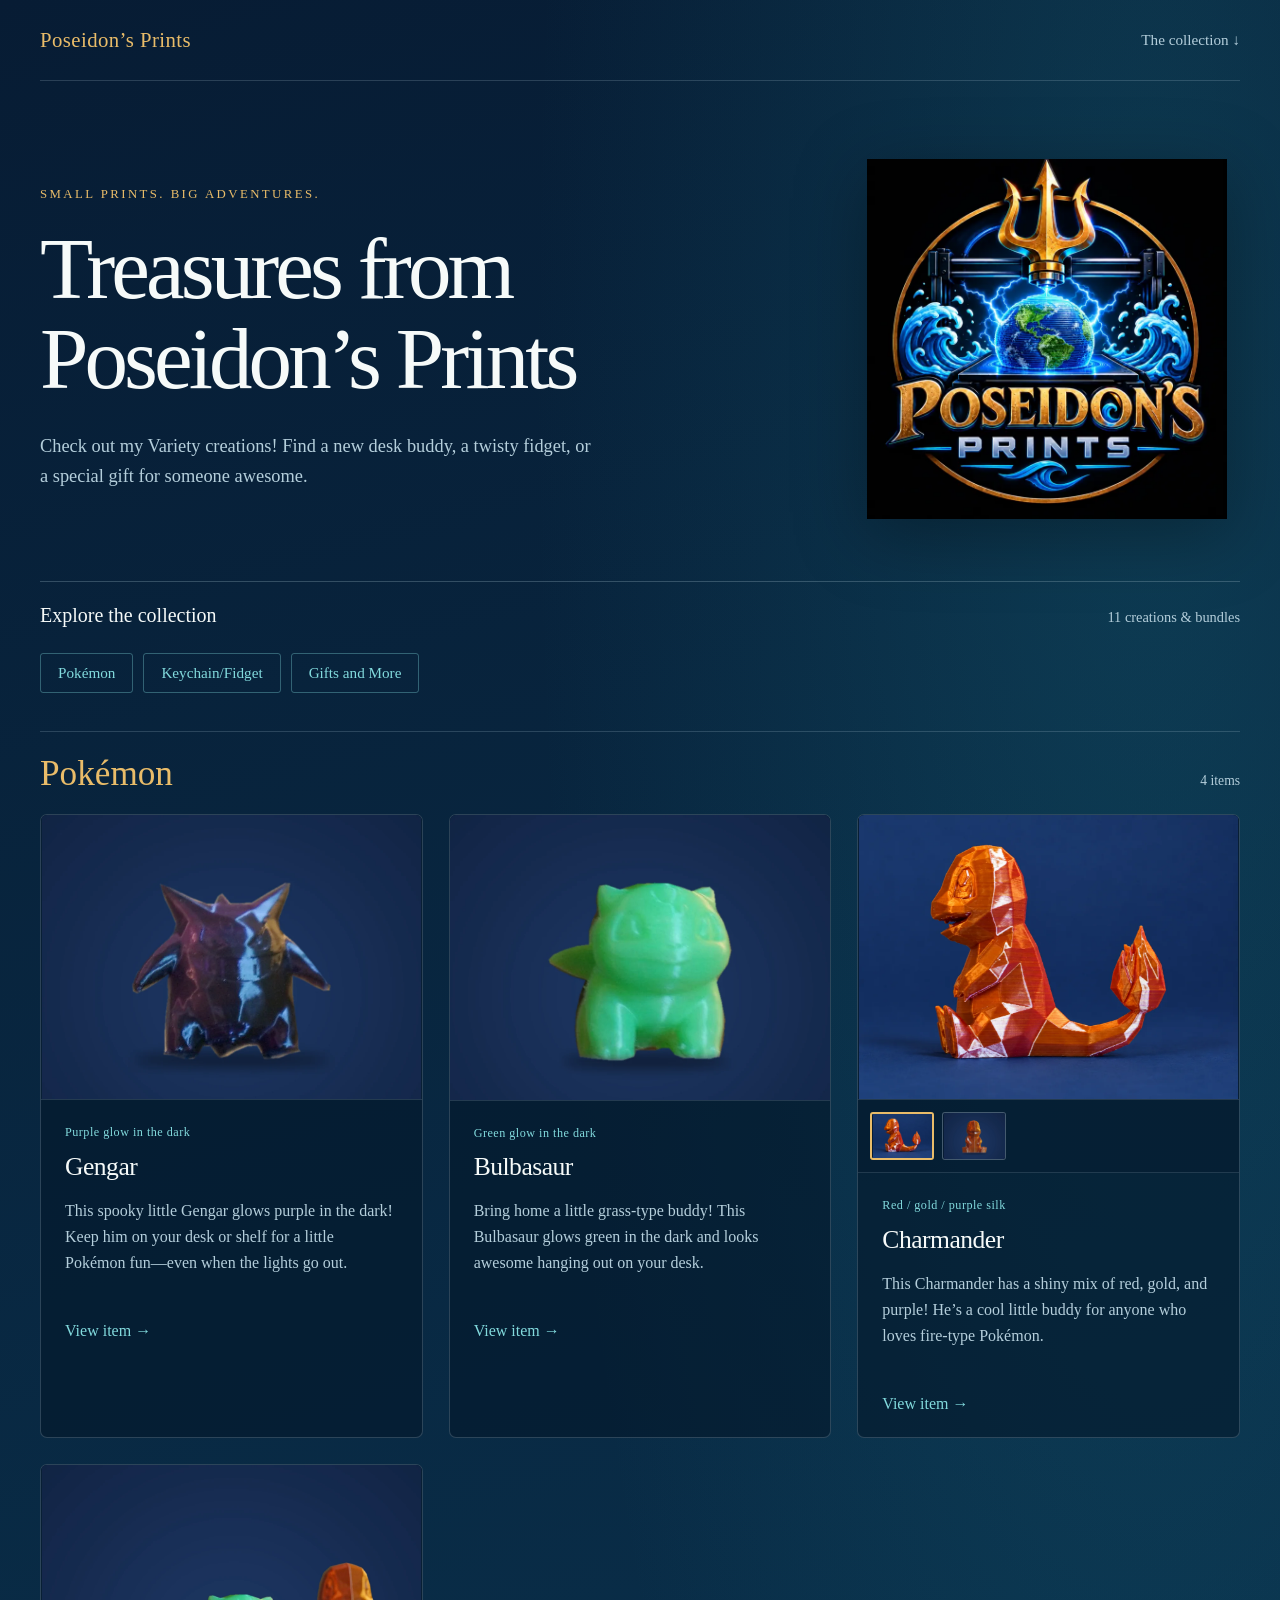
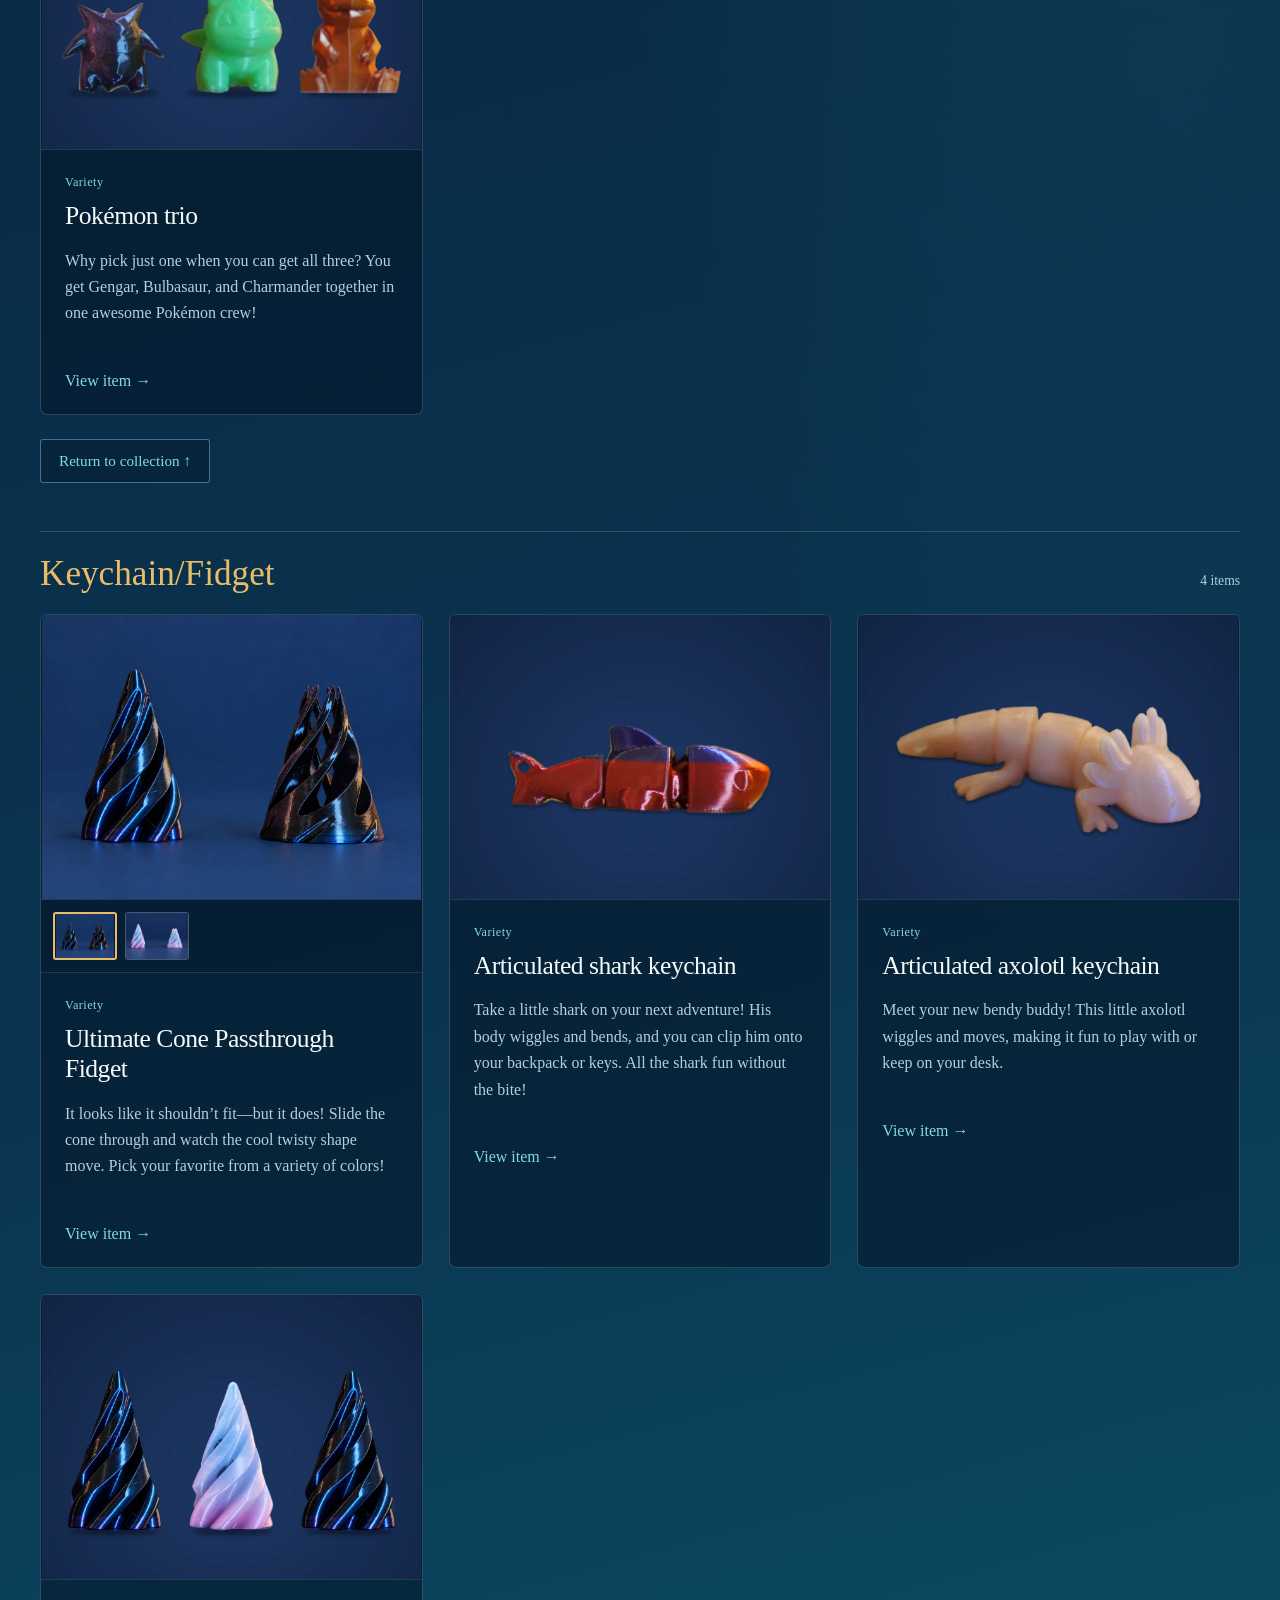
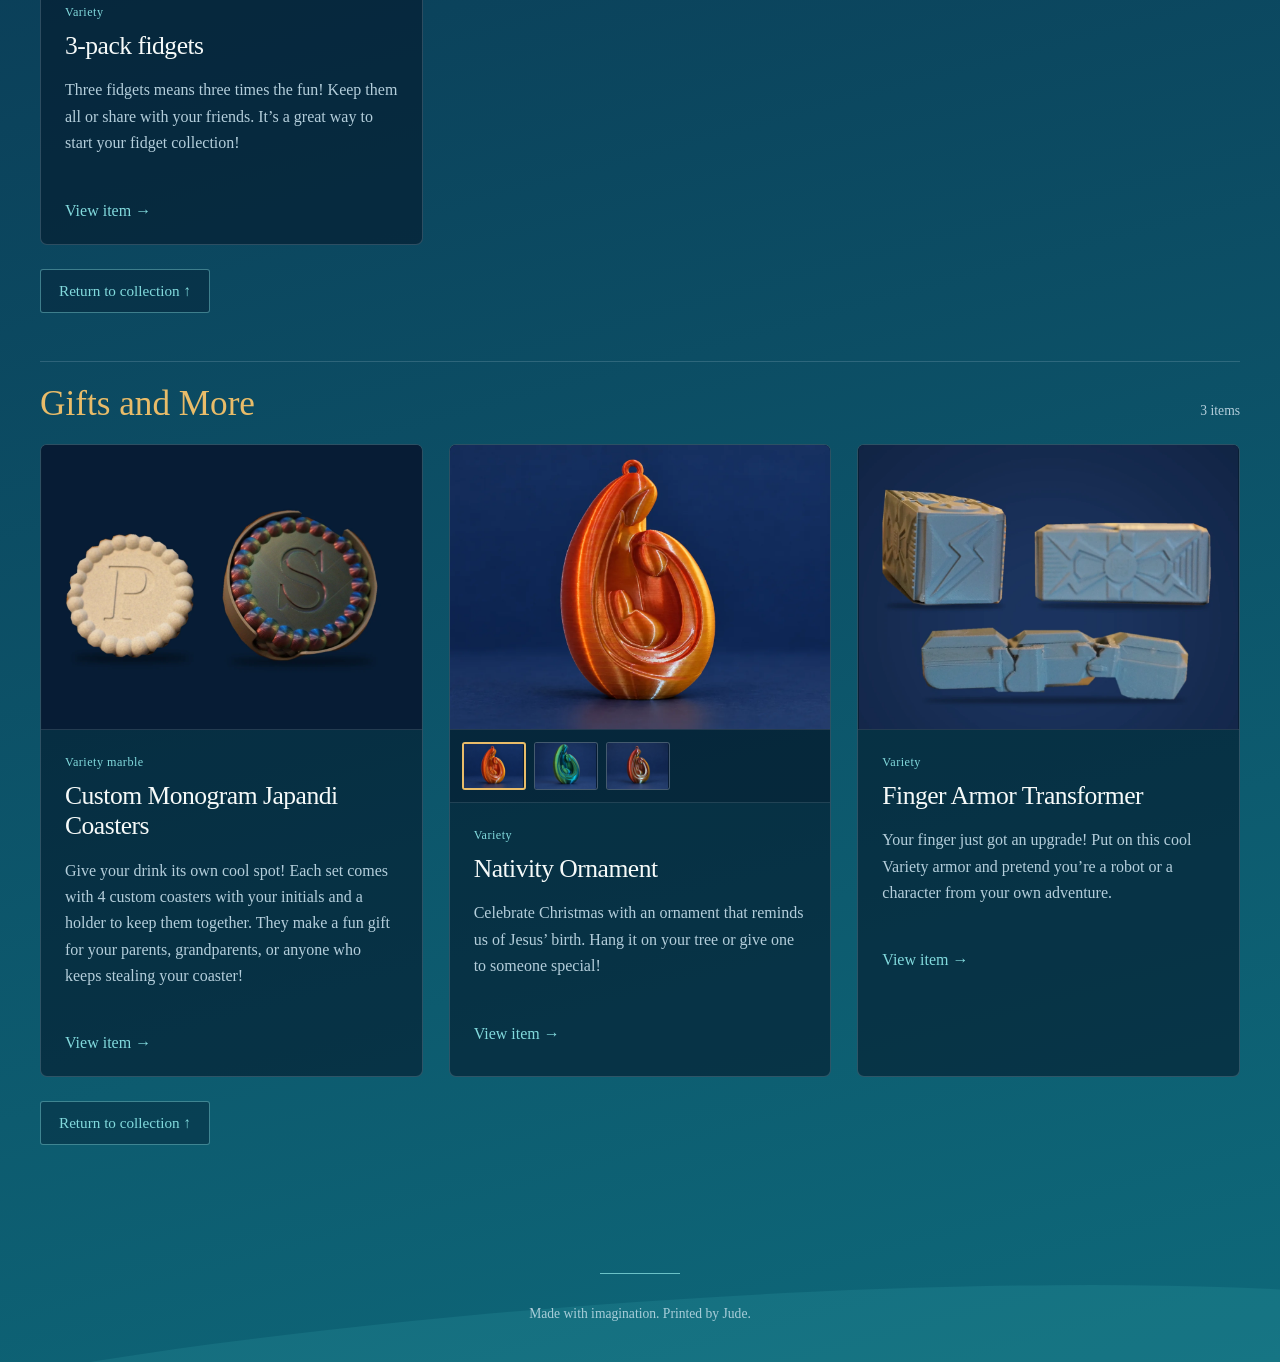
==== commit e7cd5b0f: "Remove prices from collection front page" ====
--- a/index.html
+++ b/index.html
@@ -100,7 +100,7 @@
           <p class="finish">Purple glow in the dark</p>
           <h3><a class="product-link" href="gengar.html">Gengar</a></h3>
           <p class="description">This spooky little Gengar glows purple in the dark! Keep him on your desk or shelf for a little Pokémon fun—even when the lights go out.</p>
-          <div class="price-line"><span class="price">$1</span><span class="unit">Each</span></div>
+          
         <a class="view-item" href="gengar.html" aria-label="View Gengar">View item →</a></div>
       </article>
 <article class="product" id="item-2">
@@ -110,7 +110,7 @@
           <p class="finish">Green glow in the dark</p>
           <h3><a class="product-link" href="bulbasaur.html">Bulbasaur</a></h3>
           <p class="description">Bring home a little grass-type buddy! This Bulbasaur glows green in the dark and looks awesome hanging out on your desk.</p>
-          <div class="price-line"><span class="price">$2</span><span class="unit">Each</span></div>
+          
         <a class="view-item" href="bulbasaur.html" aria-label="View Bulbasaur">View item →</a></div>
       </article>
 <article class="product" id="item-3">
@@ -119,7 +119,7 @@
           <p class="finish">Red / gold / purple silk</p>
           <h3><a class="product-link" href="charmander.html">Charmander</a></h3>
           <p class="description">This Charmander has a shiny mix of red, gold, and purple! He’s a cool little buddy for anyone who loves fire-type Pokémon.</p>
-          <div class="price-line"><span class="price">$3</span><span class="unit">Each</span></div>
+          
         <a class="view-item" href="charmander.html" aria-label="View Charmander">View item →</a></div>
       </article>
 <article class="product" id="item-4">
@@ -129,7 +129,7 @@
           <p class="finish">Variety</p>
           <h3><a class="product-link" href="pokemon-trio.html">Pokémon trio</a></h3>
           <p class="description">Why pick just one when you can get all three? You get Gengar, Bulbasaur, and Charmander together in one awesome Pokémon crew!</p>
-          <div class="price-line"><span class="price">$5</span><span class="unit">Set of 3</span></div>
+          
         <a class="view-item" href="pokemon-trio.html" aria-label="View Pokémon trio">View item →</a></div>
       </article>
         </div>
@@ -144,7 +144,7 @@
           <p class="finish">Variety</p>
           <h3><a class="product-link" href="cone-passthrough-fidget.html">Ultimate Cone Passthrough Fidget</a></h3>
           <p class="description">It looks like it shouldn’t fit—but it does! Slide the cone through and watch the cool twisty shape move. Pick your favorite from a variety of colors!</p>
-          <div class="price-line"><span class="price">$4</span><span class="unit">Each</span></div>
+          
         <a class="view-item" href="cone-passthrough-fidget.html" aria-label="View Ultimate Cone Passthrough Fidget">View item →</a></div>
       </article>
 <article class="product" id="item-9">
@@ -154,7 +154,7 @@
           <p class="finish">Variety</p>
           <h3><a class="product-link" href="shark-keychain.html">Articulated shark keychain</a></h3>
           <p class="description">Take a little shark on your next adventure! His body wiggles and bends, and you can clip him onto your backpack or keys. All the shark fun without the bite!</p>
-          <div class="price-line"><span class="price">$2</span><span class="unit">Each</span></div>
+          
         <a class="view-item" href="shark-keychain.html" aria-label="View Articulated shark keychain">View item →</a></div>
       </article>
 
@@ -166,7 +166,7 @@
           <p class="finish">Variety</p>
           <h3><a class="product-link" href="axolotl-keychain.html">Articulated axolotl keychain</a></h3>
           <p class="description">Meet your new bendy buddy! This little axolotl wiggles and moves, making it fun to play with or keep on your desk.</p>
-          <div class="price-line"><span class="price">$3</span><span class="unit">Each</span></div>
+          
         <a class="view-item" href="axolotl-keychain.html" aria-label="View Articulated axolotl keychain">View item →</a></div>
       </article>
 <article class="product" id="item-6">
@@ -176,7 +176,7 @@
           <p class="finish">Variety</p>
           <h3><a class="product-link" href="3-pack-fidgets.html">3-pack fidgets</a></h3>
           <p class="description">Three fidgets means three times the fun! Keep them all or share with your friends. It’s a great way to start your fidget collection!</p>
-          <div class="price-line"><span class="price">$9</span><span class="unit">Pack of 3</span></div>
+          
         <a class="view-item" href="3-pack-fidgets.html" aria-label="View 3-pack fidgets">View item →</a></div>
       </article>
         </div>
@@ -192,7 +192,7 @@
           <p class="finish">Variety marble</p>
           <h3><a class="product-link" href="monogram-japandi-coasters.html">Custom Monogram Japandi Coasters</a></h3>
           <p class="description">Give your drink its own cool spot! Each set comes with 4 custom coasters with your initials and a holder to keep them together. They make a fun gift for your parents, grandparents, or anyone who keeps stealing your coaster!</p>
-          <div class="price-line"><span class="price">$15</span></div>
+          
         <a class="view-item" href="monogram-japandi-coasters.html" aria-label="View Custom Monogram Japandi Coasters">View item →</a></div>
       </article>
 <article class="product" id="item-8">
@@ -201,7 +201,7 @@
           <p class="finish">Variety</p>
           <h3><a class="product-link" href="nativity-ornament.html">Nativity Ornament</a></h3>
           <p class="description">Celebrate Christmas with an ornament that reminds us of Jesus’ birth. Hang it on your tree or give one to someone special!</p>
-          <div class="price-line"><span class="price">$5</span><span class="unit">Each</span></div>
+          
         <a class="view-item" href="nativity-ornament.html" aria-label="View Nativity Ornament">View item →</a></div>
       </article>
 <article class="product" id="item-11">
@@ -211,7 +211,7 @@
           <p class="finish">Variety</p>
           <h3><a class="product-link" href="finger-armor-transformer.html">Finger Armor Transformer</a></h3>
           <p class="description">Your finger just got an upgrade! Put on this cool Variety armor and pretend you’re a robot or a character from your own adventure.</p>
-          <div class="price-line"><span class="price">$5</span><span class="unit">Each</span></div>
+          
         <a class="view-item" href="finger-armor-transformer.html" aria-label="View Finger Armor Transformer">View item →</a></div>
       </article>
         </div>
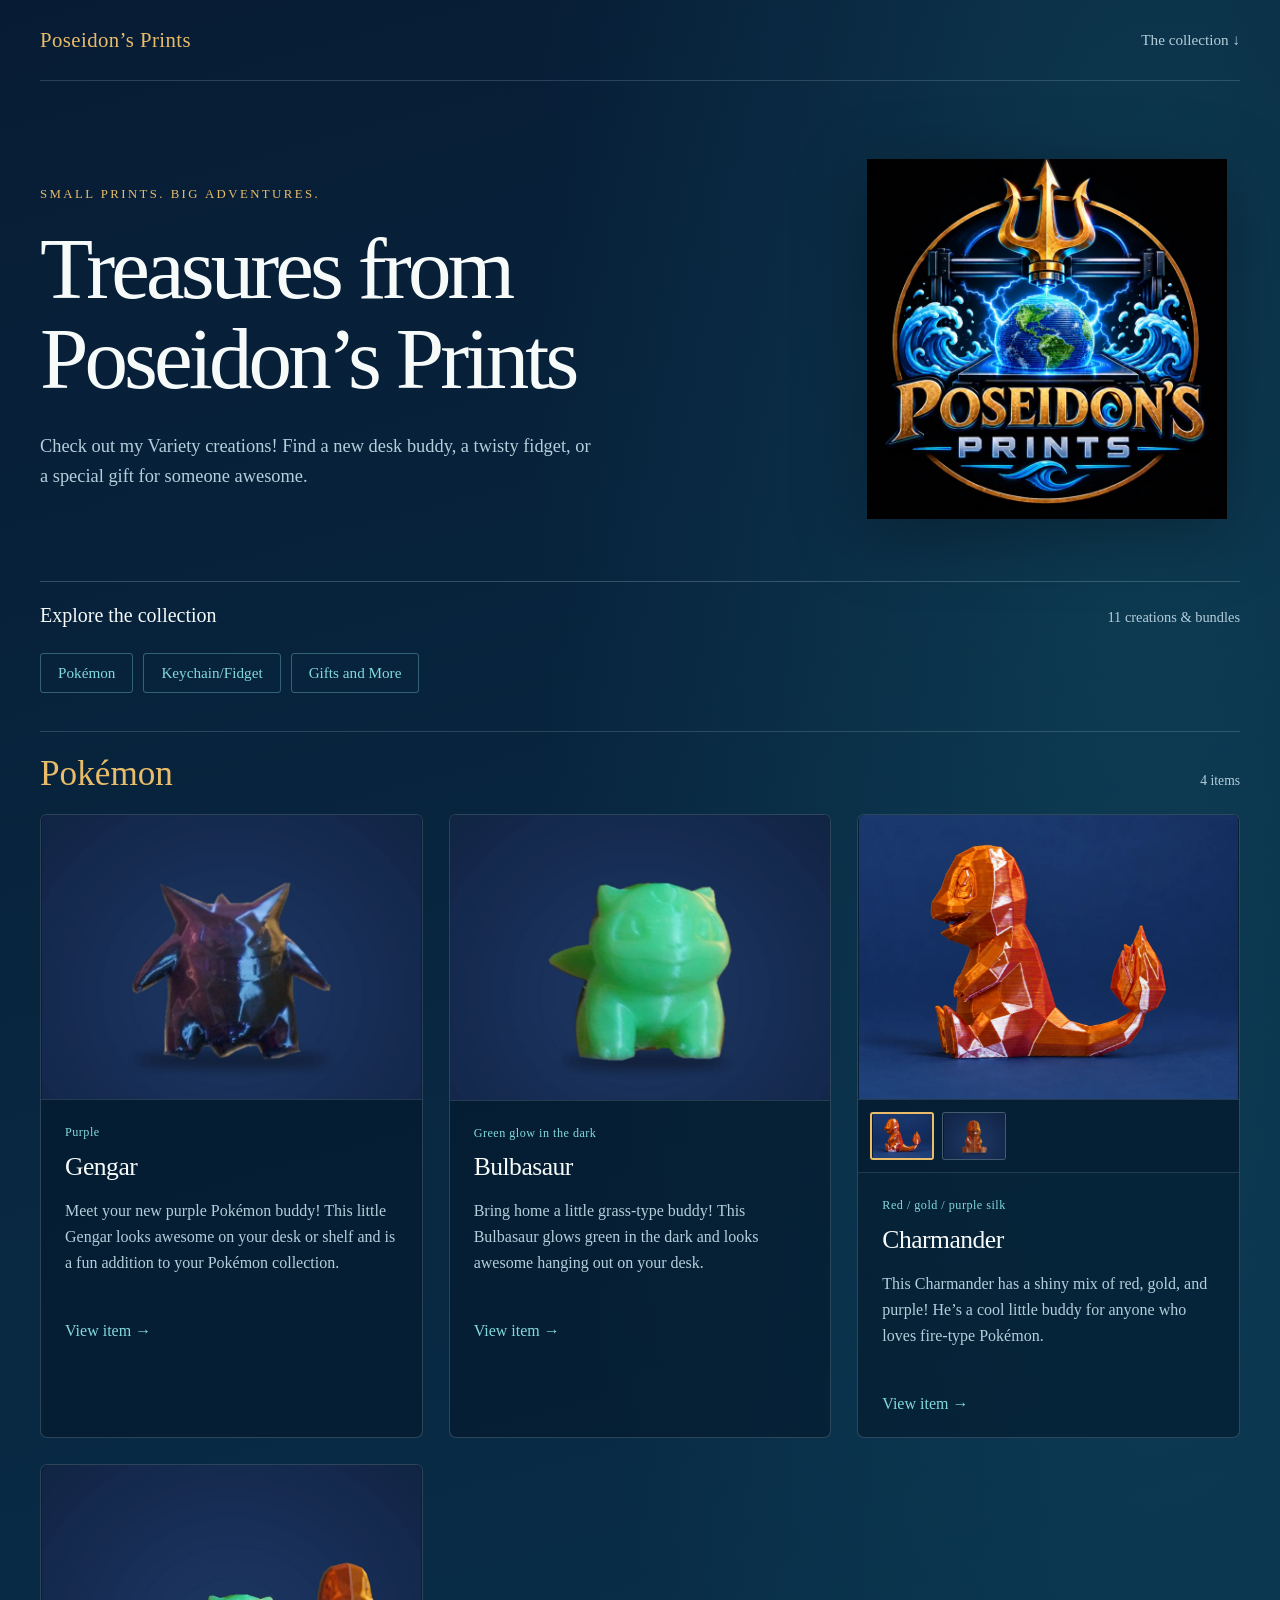
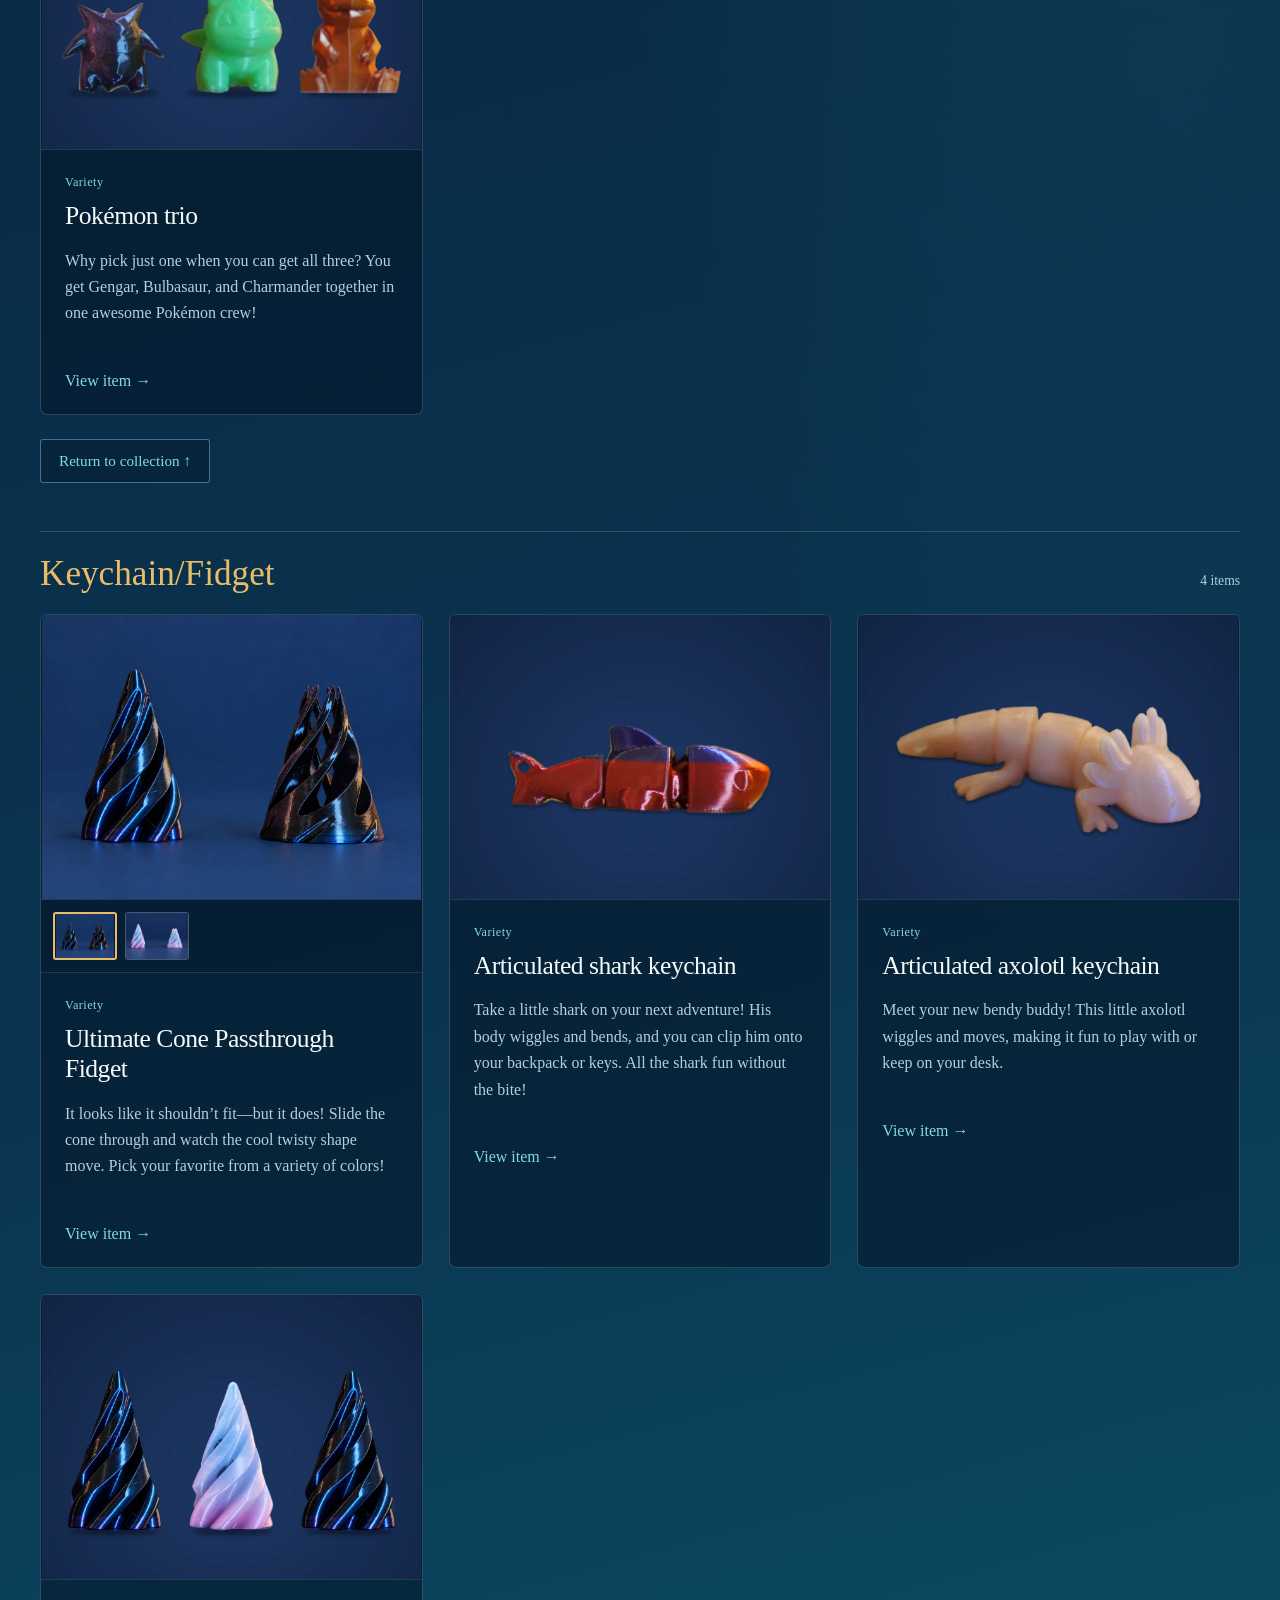
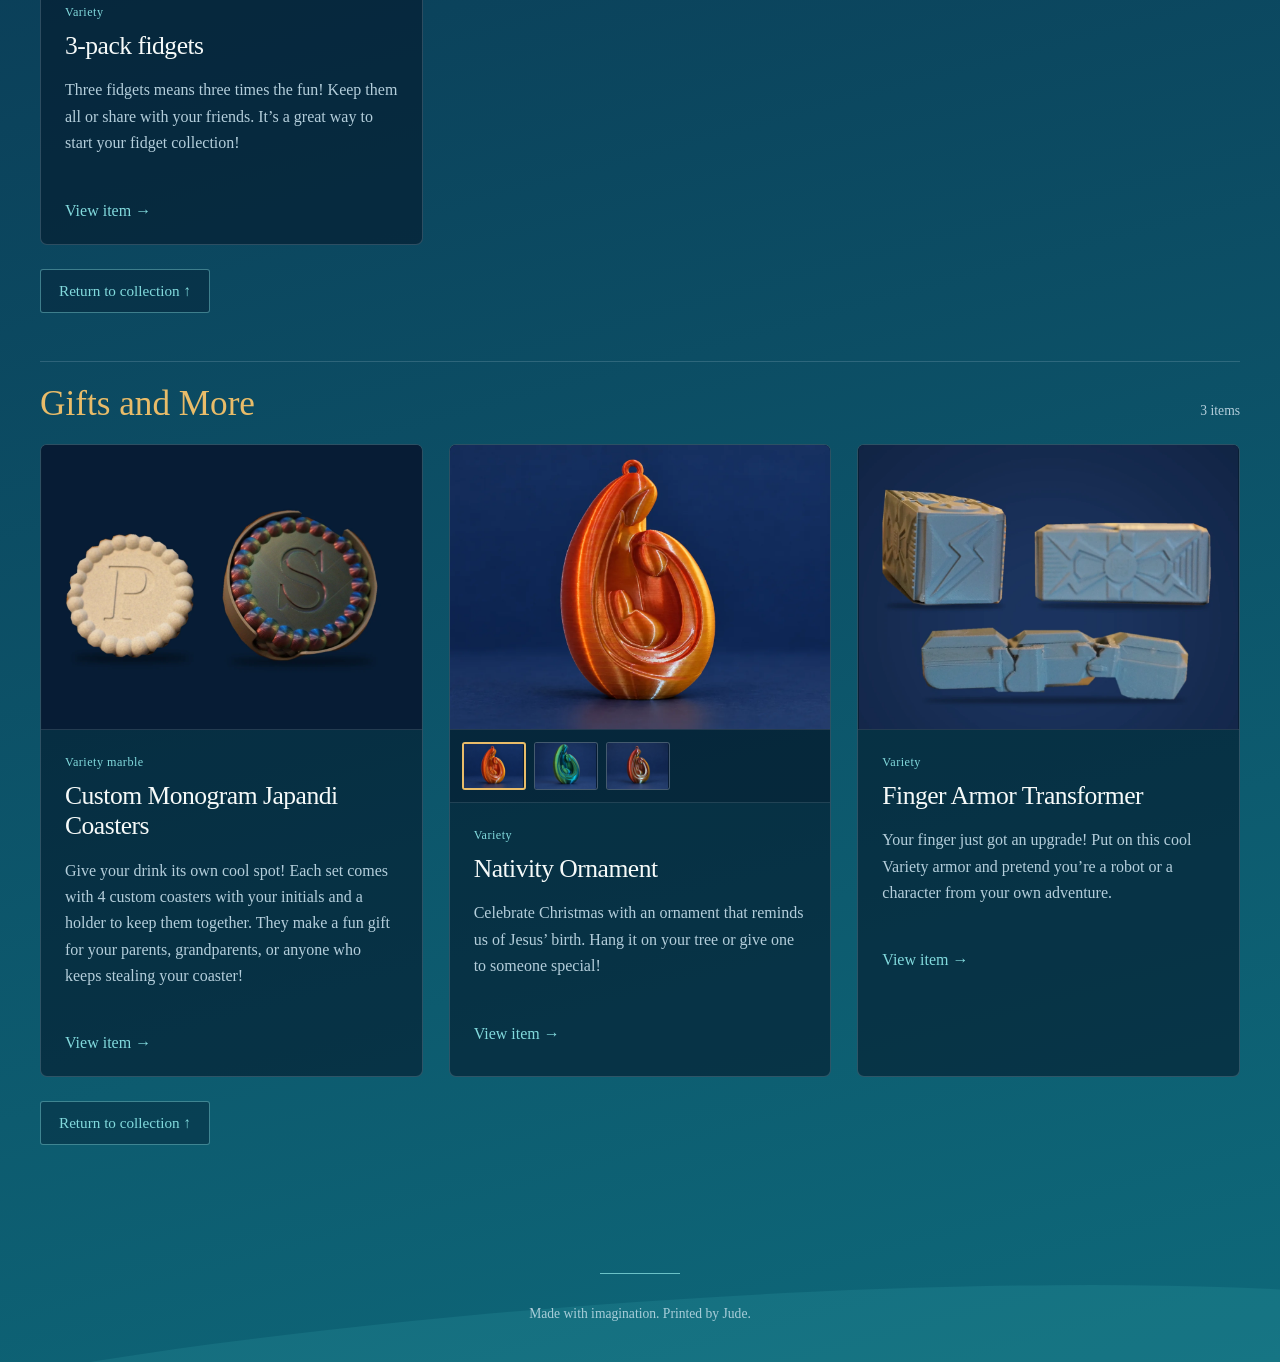
==== commit 2c96128b: "Correct Gengar description and remove glow claim" ====
--- a/index.html
+++ b/index.html
@@ -97,9 +97,9 @@
 <article class="product" id="item-1">
         <div class="product-gallery"><div class="product-photo"><img class="product-image" src="assets/products/gengar-website.webp" alt="Purple Gengar figurine" width="1200" height="900" loading="lazy" decoding="async"></div></div>
         <div class="product-copy">
-          <p class="finish">Purple glow in the dark</p>
+          <p class="finish">Purple</p>
           <h3><a class="product-link" href="gengar.html">Gengar</a></h3>
-          <p class="description">This spooky little Gengar glows purple in the dark! Keep him on your desk or shelf for a little Pokémon fun—even when the lights go out.</p>
+          <p class="description">Meet your new purple Pokémon buddy! This little Gengar looks awesome on your desk or shelf and is a fun addition to your Pokémon collection.</p>
           
         <a class="view-item" href="gengar.html" aria-label="View Gengar">View item →</a></div>
       </article>
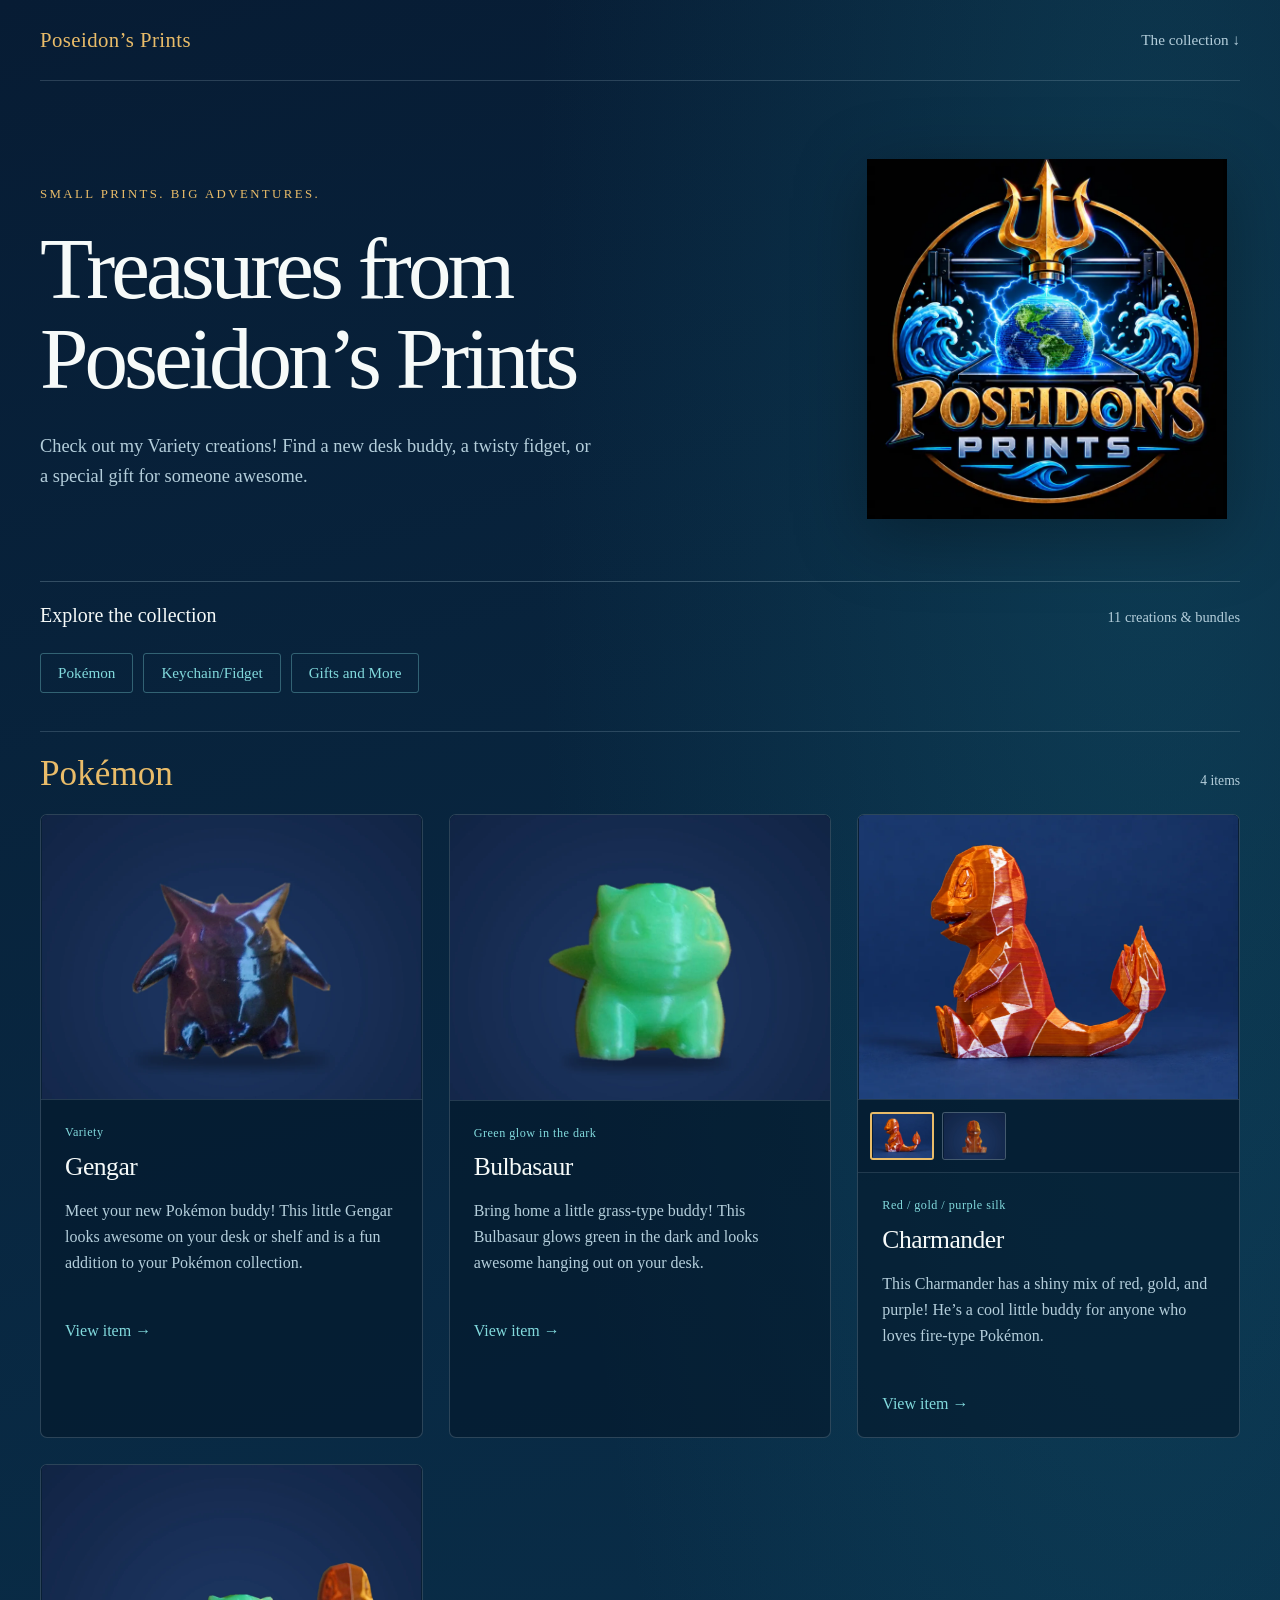
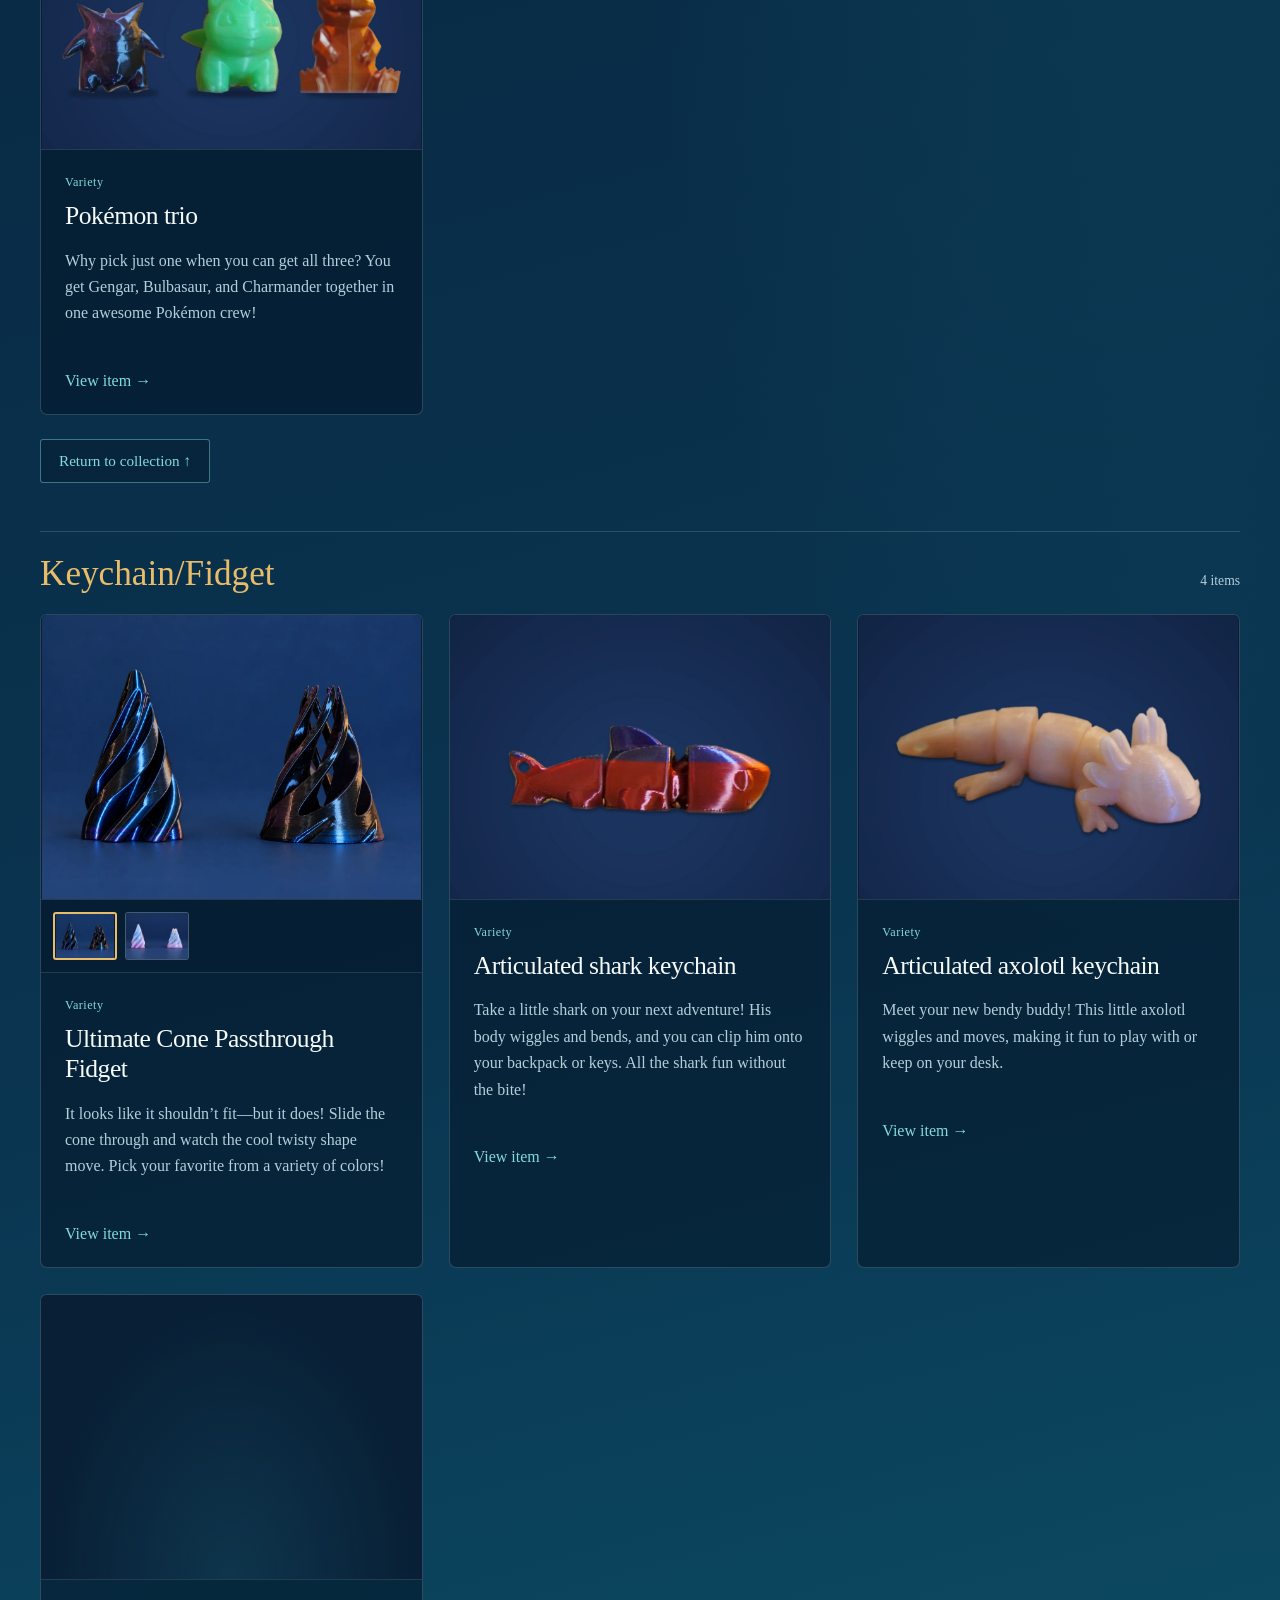
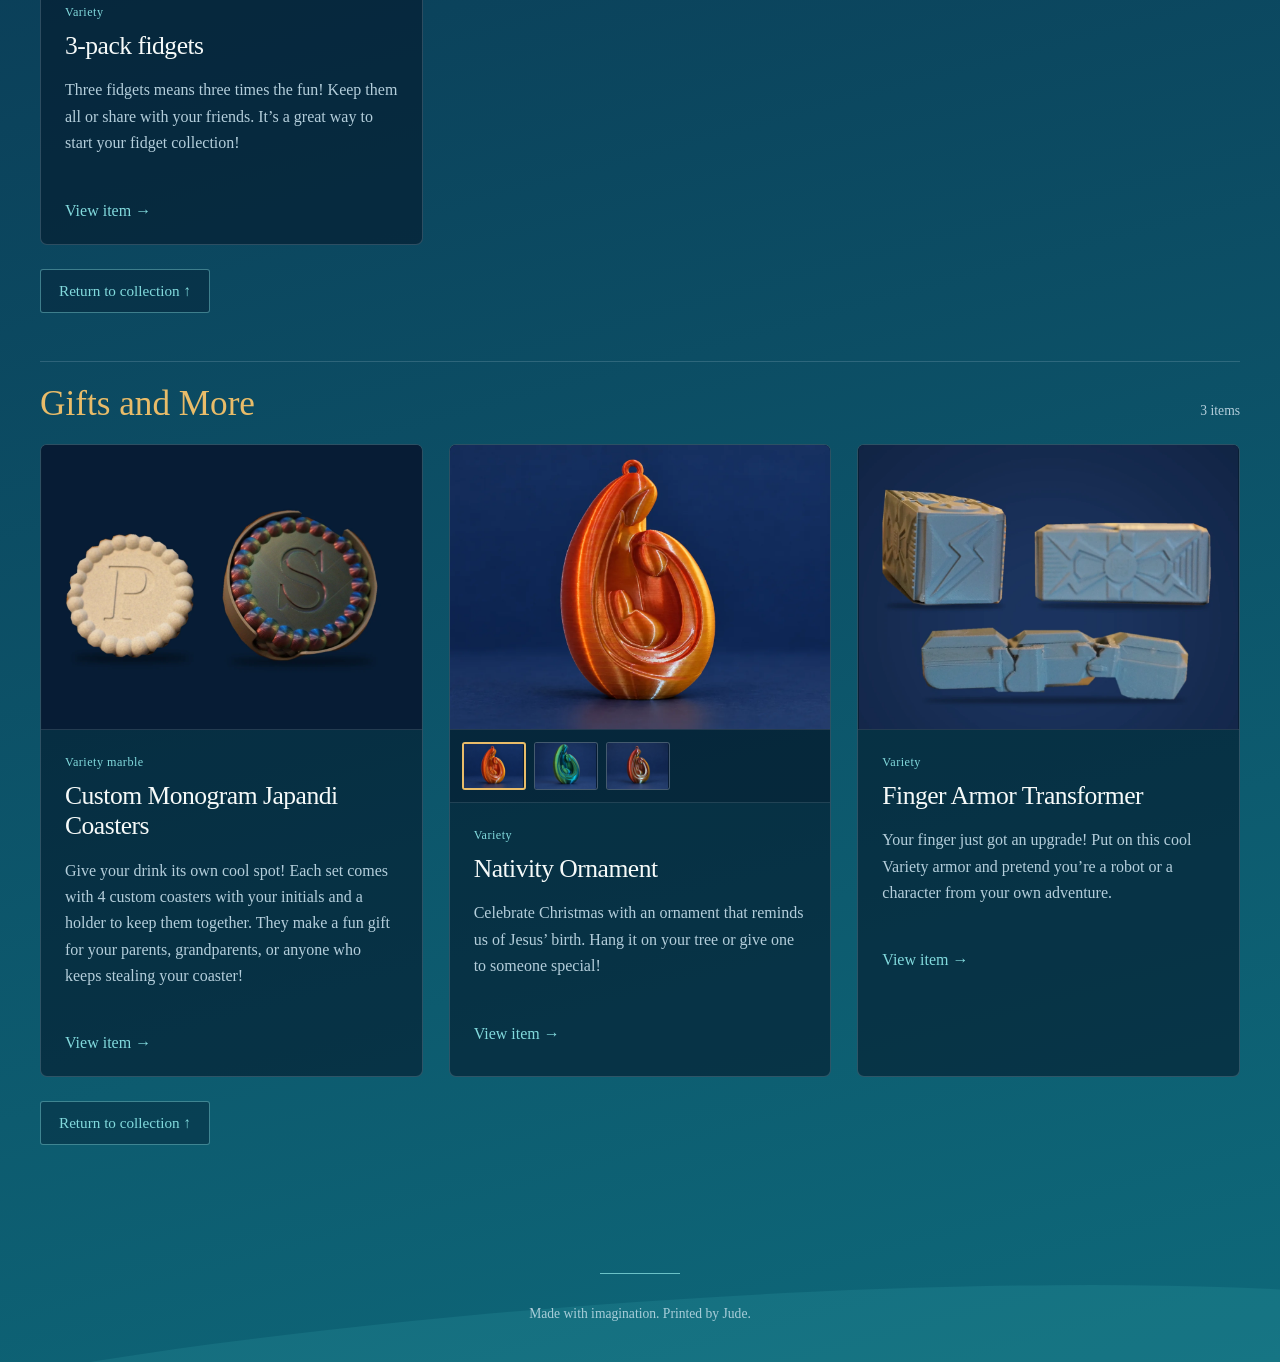
==== commit 9219ddd2: "Remove purple from Gengar listing" ====
--- a/index.html
+++ b/index.html
@@ -95,11 +95,11 @@
         <div class="category-heading"><h2 id="pokemon-heading">Pokémon</h2><span>4 items</span></div>
         <div class="grid">
 <article class="product" id="item-1">
-        <div class="product-gallery"><div class="product-photo"><img class="product-image" src="assets/products/gengar-website.webp" alt="Purple Gengar figurine" width="1200" height="900" loading="lazy" decoding="async"></div></div>
-        <div class="product-copy">
-          <p class="finish">Purple</p>
+        <div class="product-gallery"><div class="product-photo"><img class="product-image" src="assets/products/gengar-website.webp" alt="Gengar figurine" width="1200" height="900" loading="lazy" decoding="async"></div></div>
+        <div class="product-copy">
+          <p class="finish">Variety</p>
           <h3><a class="product-link" href="gengar.html">Gengar</a></h3>
-          <p class="description">Meet your new purple Pokémon buddy! This little Gengar looks awesome on your desk or shelf and is a fun addition to your Pokémon collection.</p>
+          <p class="description">Meet your new Pokémon buddy! This little Gengar looks awesome on your desk or shelf and is a fun addition to your Pokémon collection.</p>
           
         <a class="view-item" href="gengar.html" aria-label="View Gengar">View item →</a></div>
       </article>
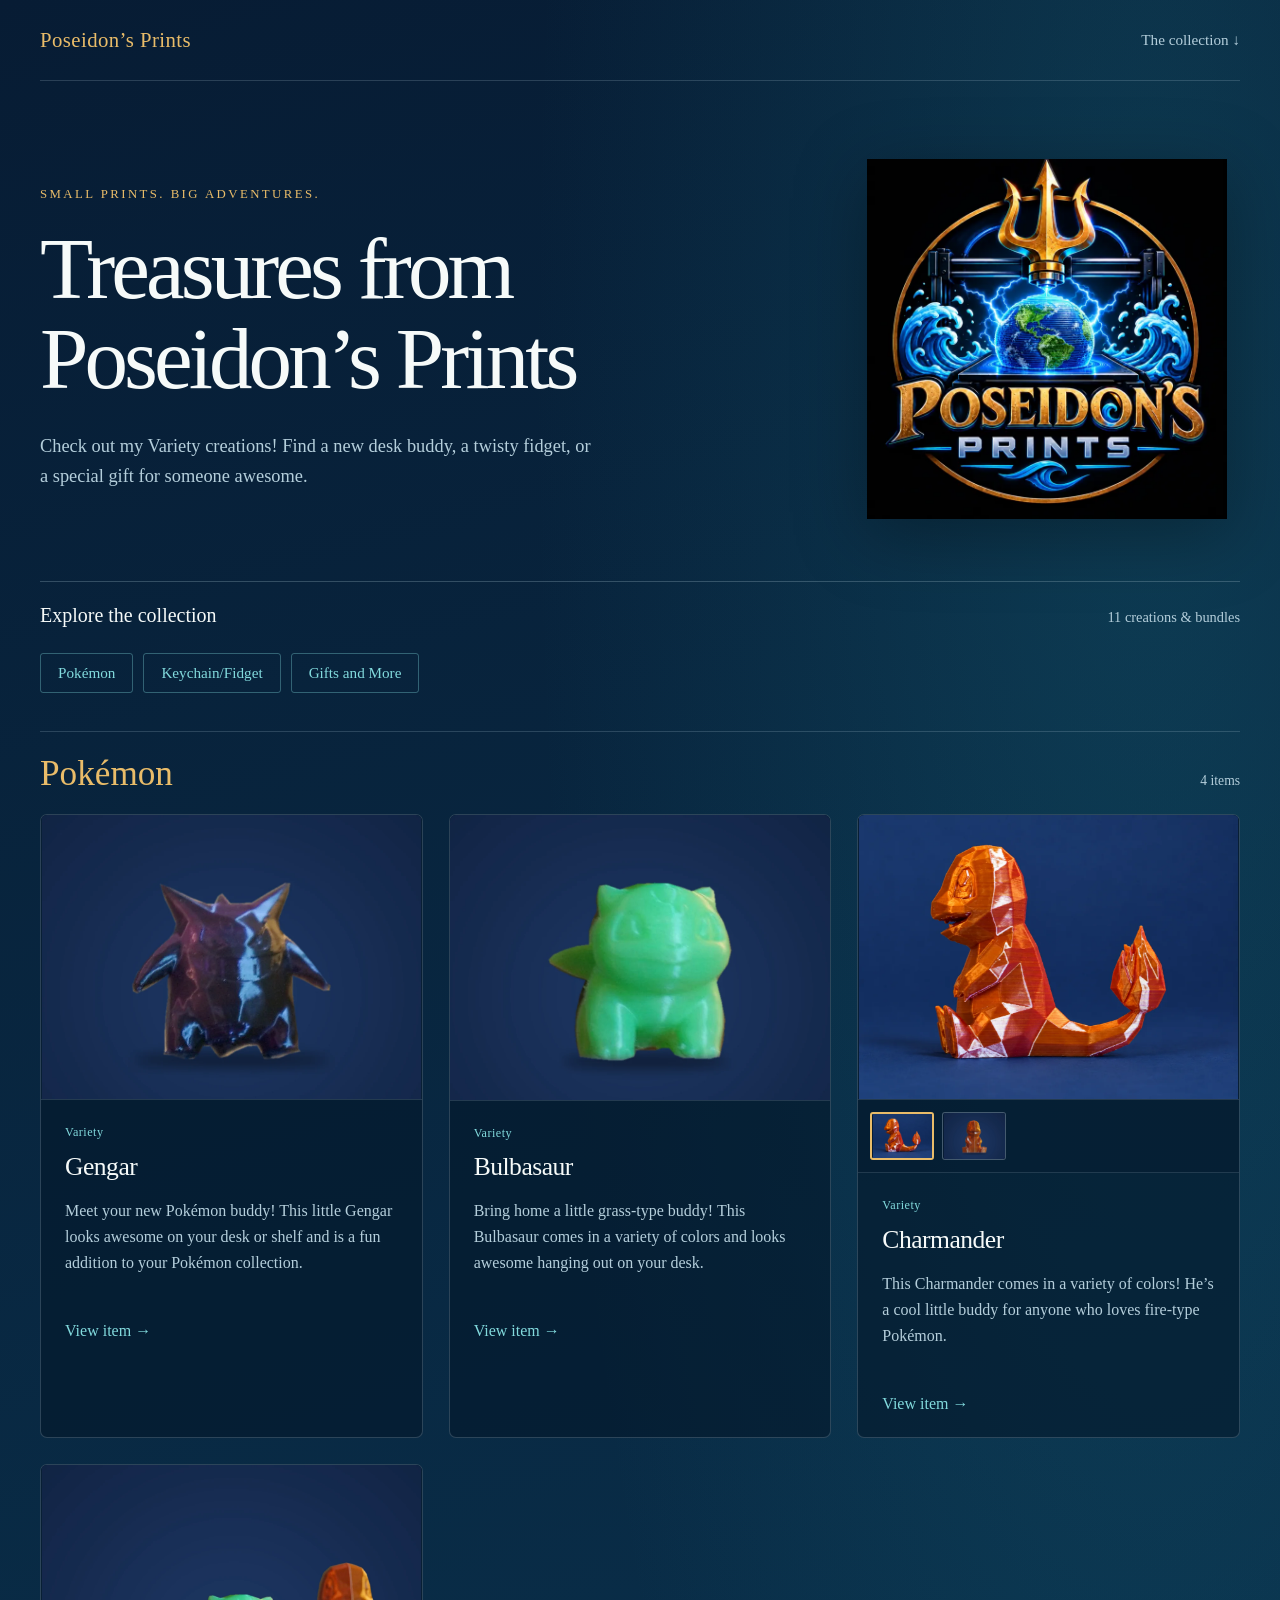
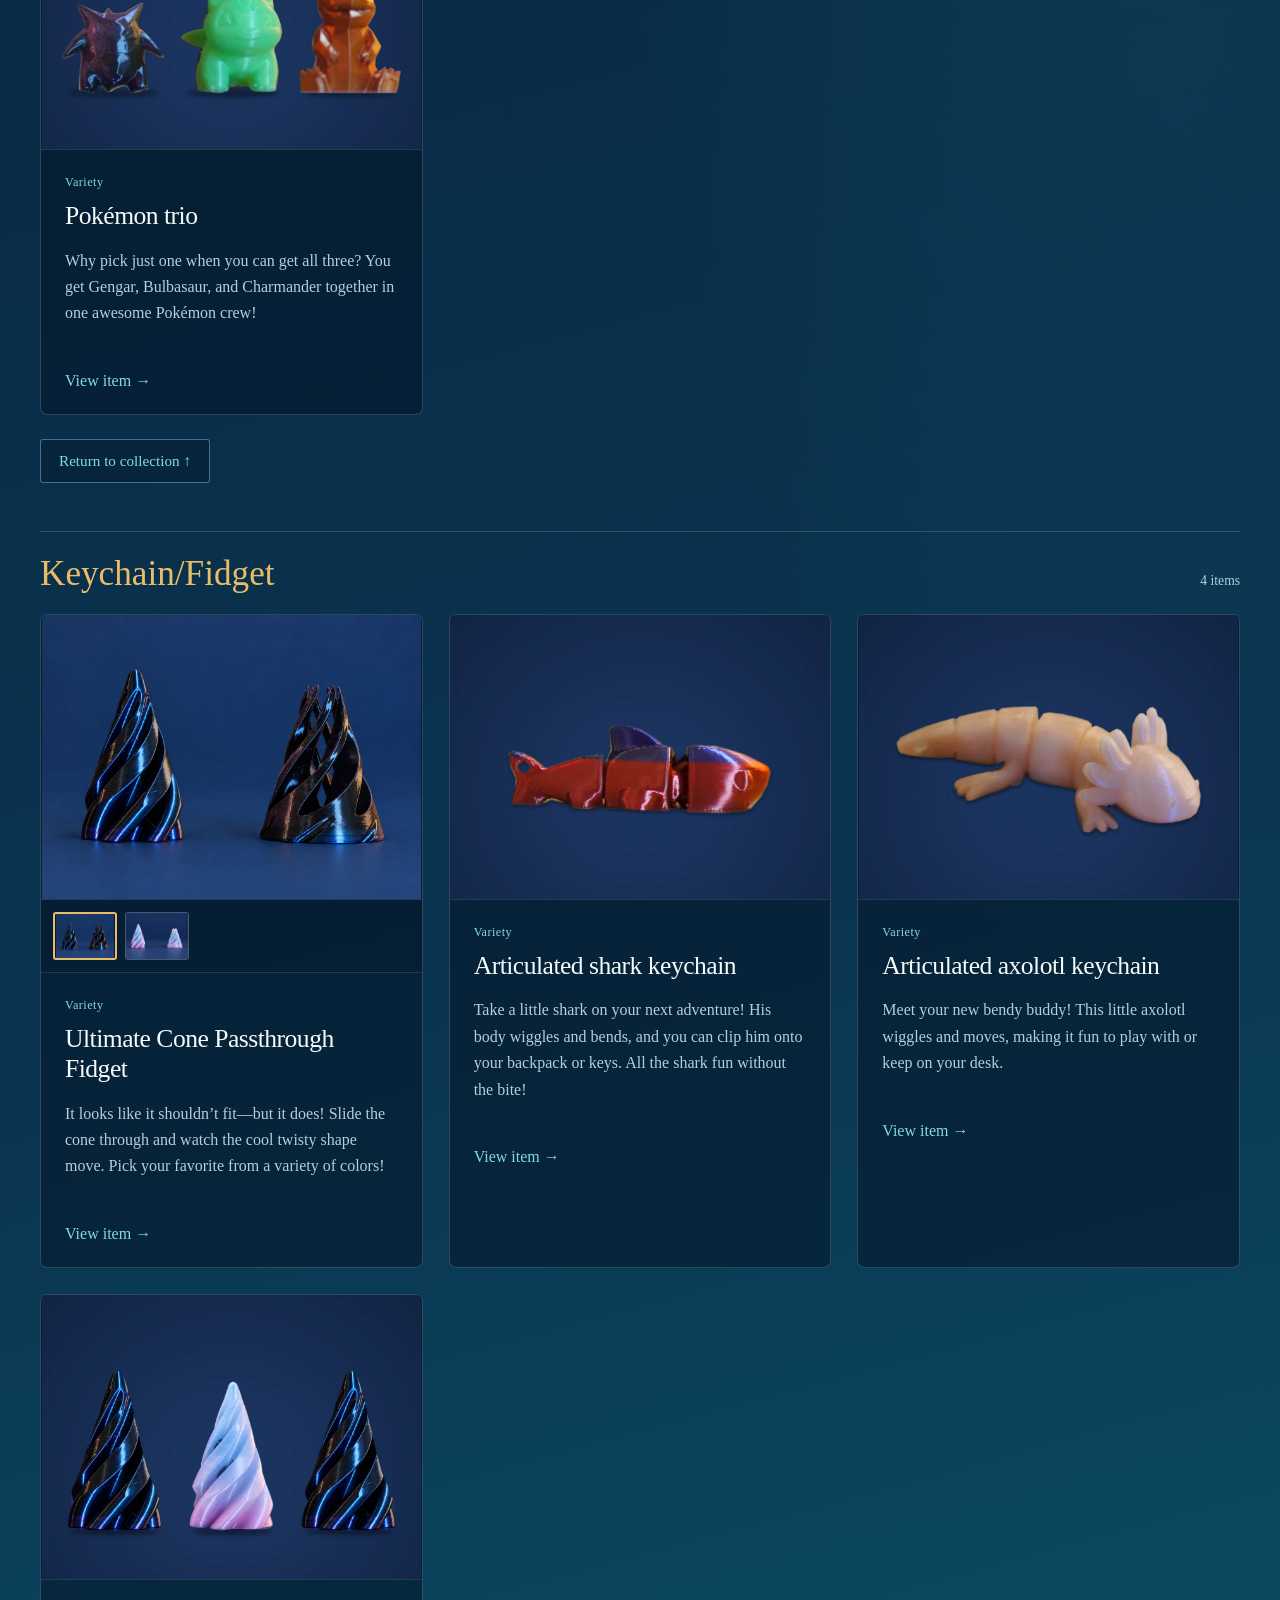
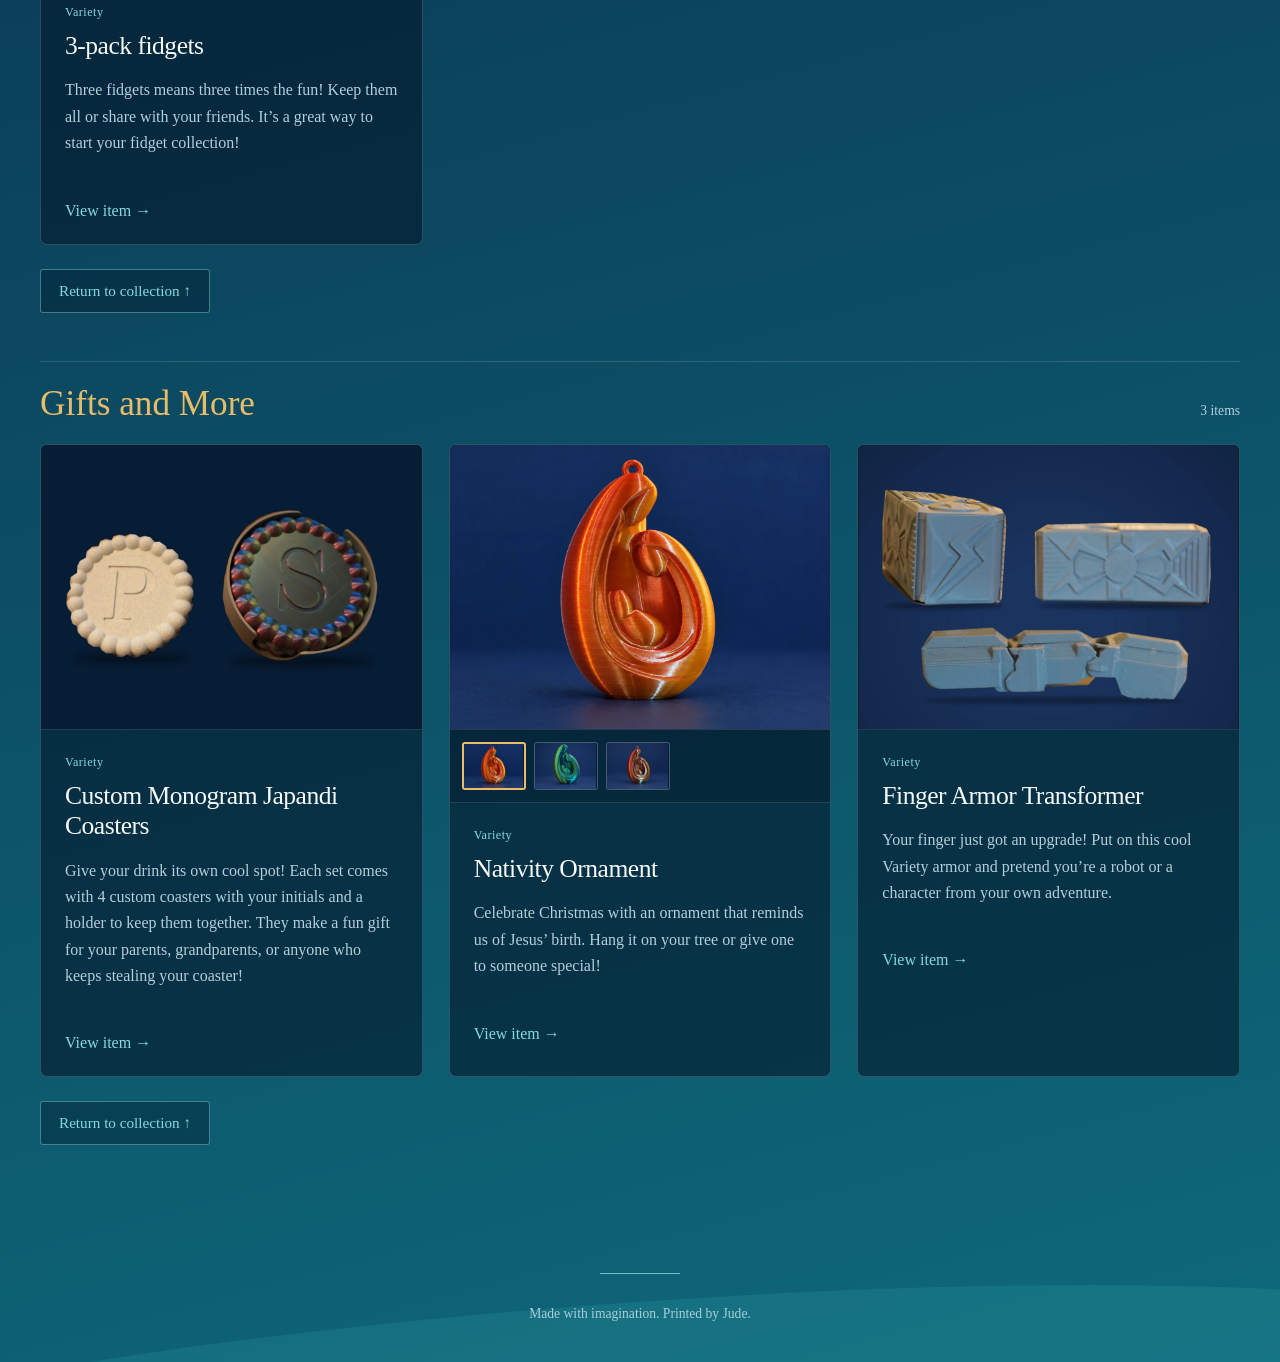
==== commit f4047b82: "Standardize product color descriptions to Variety" ====
--- a/index.html
+++ b/index.html
@@ -107,18 +107,18 @@
         <div class="product-gallery"><div class="product-photo"><img class="product-image" src="assets/products/bulbasaur-website.webp" alt="Green Bulbasaur figurine on a navy background" width="1200" height="900" loading="lazy" decoding="async"></div></div>
 
         <div class="product-copy">
-          <p class="finish">Green glow in the dark</p>
+          <p class="finish">Variety</p>
           <h3><a class="product-link" href="bulbasaur.html">Bulbasaur</a></h3>
-          <p class="description">Bring home a little grass-type buddy! This Bulbasaur glows green in the dark and looks awesome hanging out on your desk.</p>
+          <p class="description">Bring home a little grass-type buddy! This Bulbasaur comes in a variety of colors and looks awesome hanging out on your desk.</p>
           
         <a class="view-item" href="bulbasaur.html" aria-label="View Bulbasaur">View item →</a></div>
       </article>
 <article class="product" id="item-3">
         <div class="product-gallery"><div class="product-photo"><img class="product-image" src="assets/products/charmander-side.webp" alt="Charmander side view" width="1200" height="900" loading="lazy" decoding="async"></div><div class="photo-options" role="group" aria-label="Choose a product photo"><button type="button" class="photo-option" aria-label="Show Charmander side view" aria-pressed="true" data-photo="assets/products/charmander-side.webp" data-alt="Charmander side view" data-height="900"><img src="assets/products/charmander-side.webp" alt="" width="1200" height="900" loading="lazy"></button><button type="button" class="photo-option" aria-label="Show Charmander front view" aria-pressed="false" data-photo="assets/products/charmander-website.webp" data-alt="Charmander front view" data-height="900"><img src="assets/products/charmander-website.webp" alt="" width="1200" height="900" loading="lazy"></button></div></div>
         <div class="product-copy">
-          <p class="finish">Red / gold / purple silk</p>
+          <p class="finish">Variety</p>
           <h3><a class="product-link" href="charmander.html">Charmander</a></h3>
-          <p class="description">This Charmander has a shiny mix of red, gold, and purple! He’s a cool little buddy for anyone who loves fire-type Pokémon.</p>
+          <p class="description">This Charmander comes in a variety of colors! He’s a cool little buddy for anyone who loves fire-type Pokémon.</p>
           
         <a class="view-item" href="charmander.html" aria-label="View Charmander">View item →</a></div>
       </article>
@@ -189,7 +189,7 @@
 <article class="product" id="item-7">
         <div class="product-gallery"><div class="product-photo"><img class="product-image" src="assets/products/monogram-coasters-website.webp" alt="Cream P monogram coaster beside a colorful S monogram coaster in its holder on a navy background" width="1200" height="900" loading="lazy" decoding="async"></div></div>
         <div class="product-copy">
-          <p class="finish">Variety marble</p>
+          <p class="finish">Variety</p>
           <h3><a class="product-link" href="monogram-japandi-coasters.html">Custom Monogram Japandi Coasters</a></h3>
           <p class="description">Give your drink its own cool spot! Each set comes with 4 custom coasters with your initials and a holder to keep them together. They make a fun gift for your parents, grandparents, or anyone who keeps stealing your coaster!</p>
           
